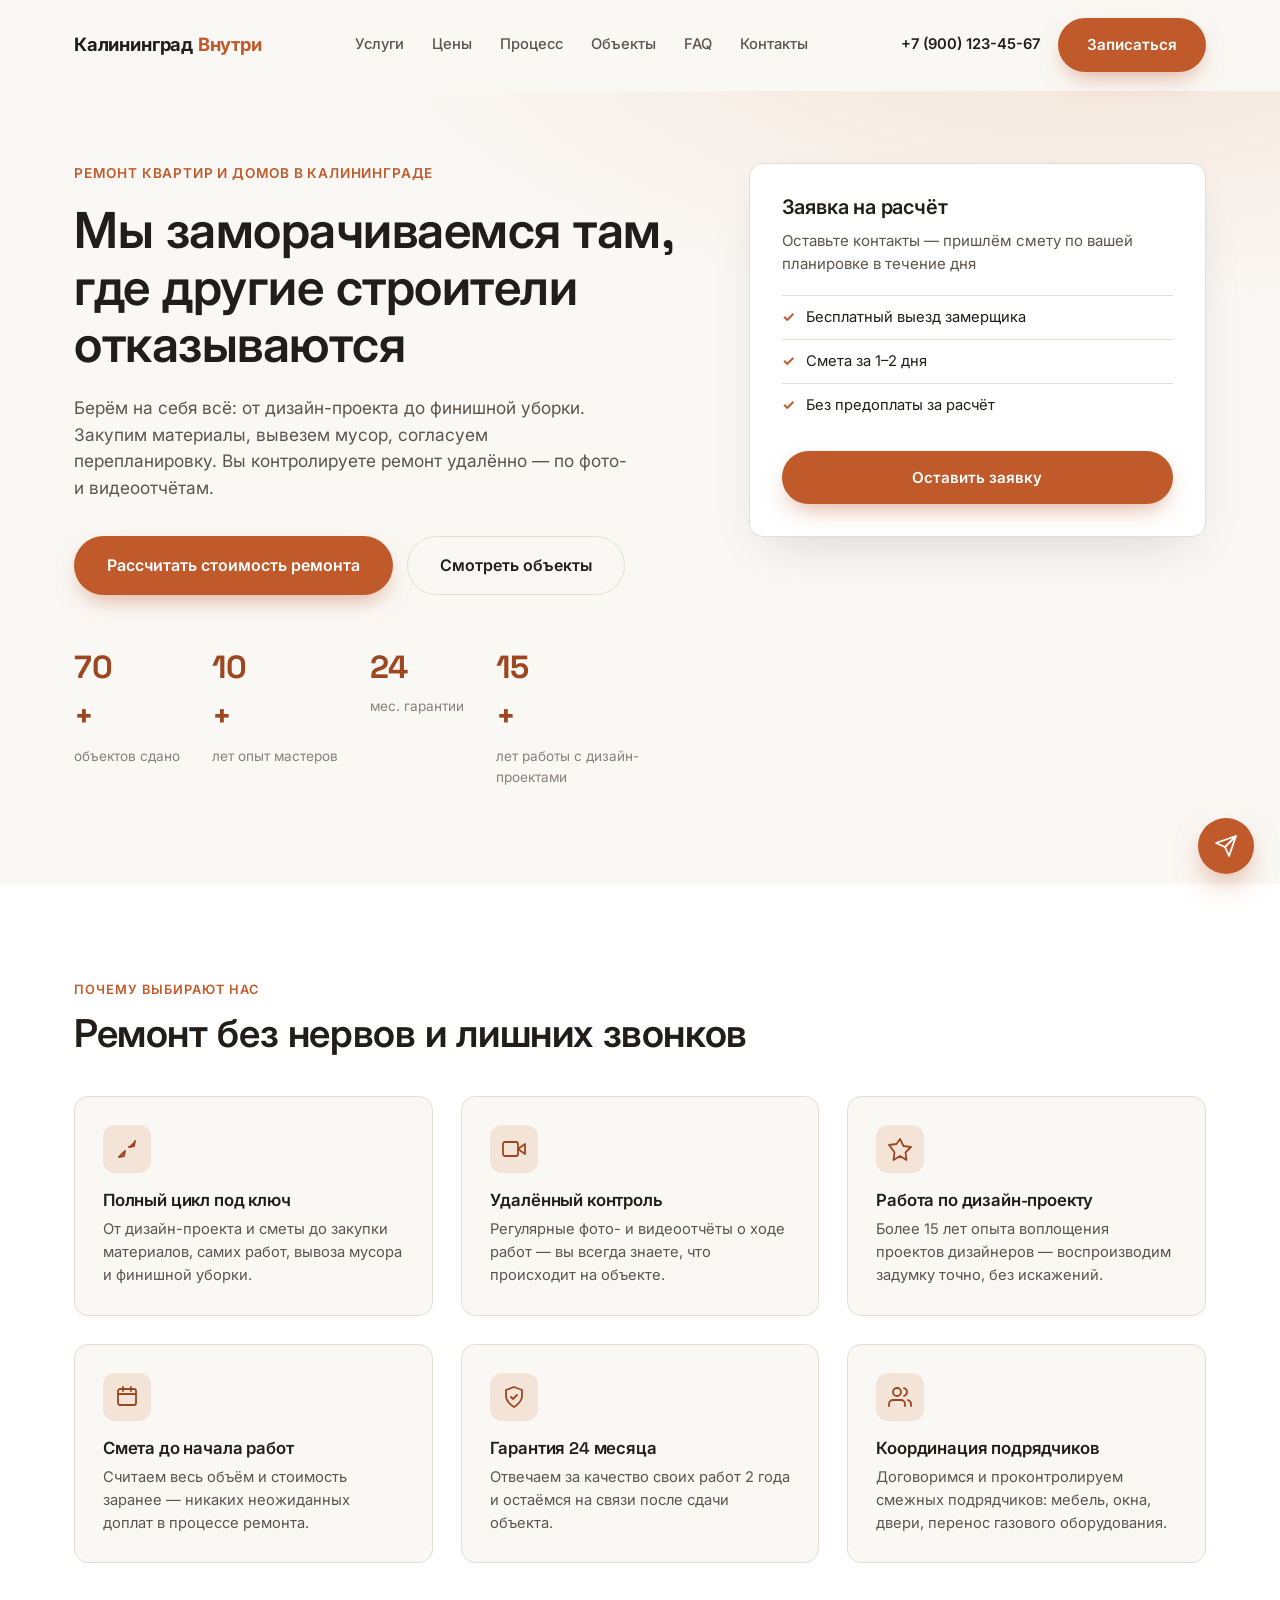
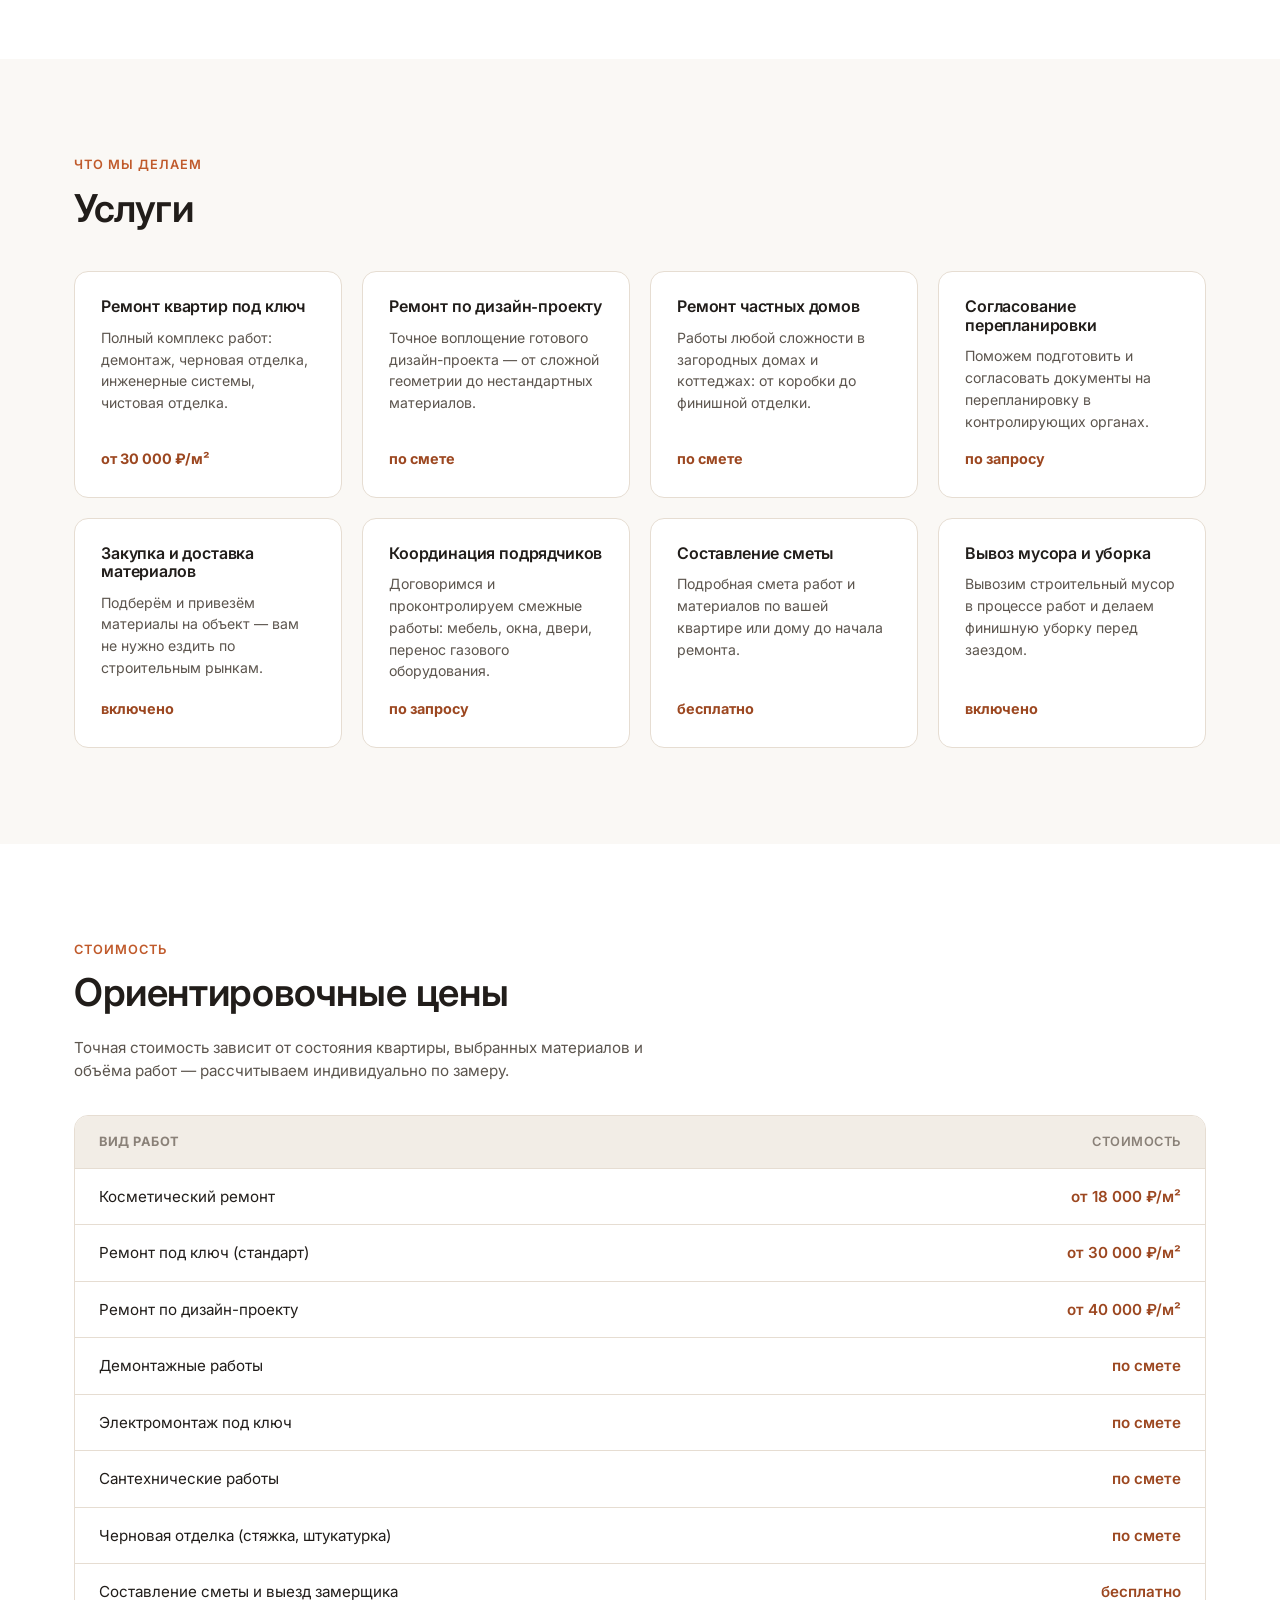
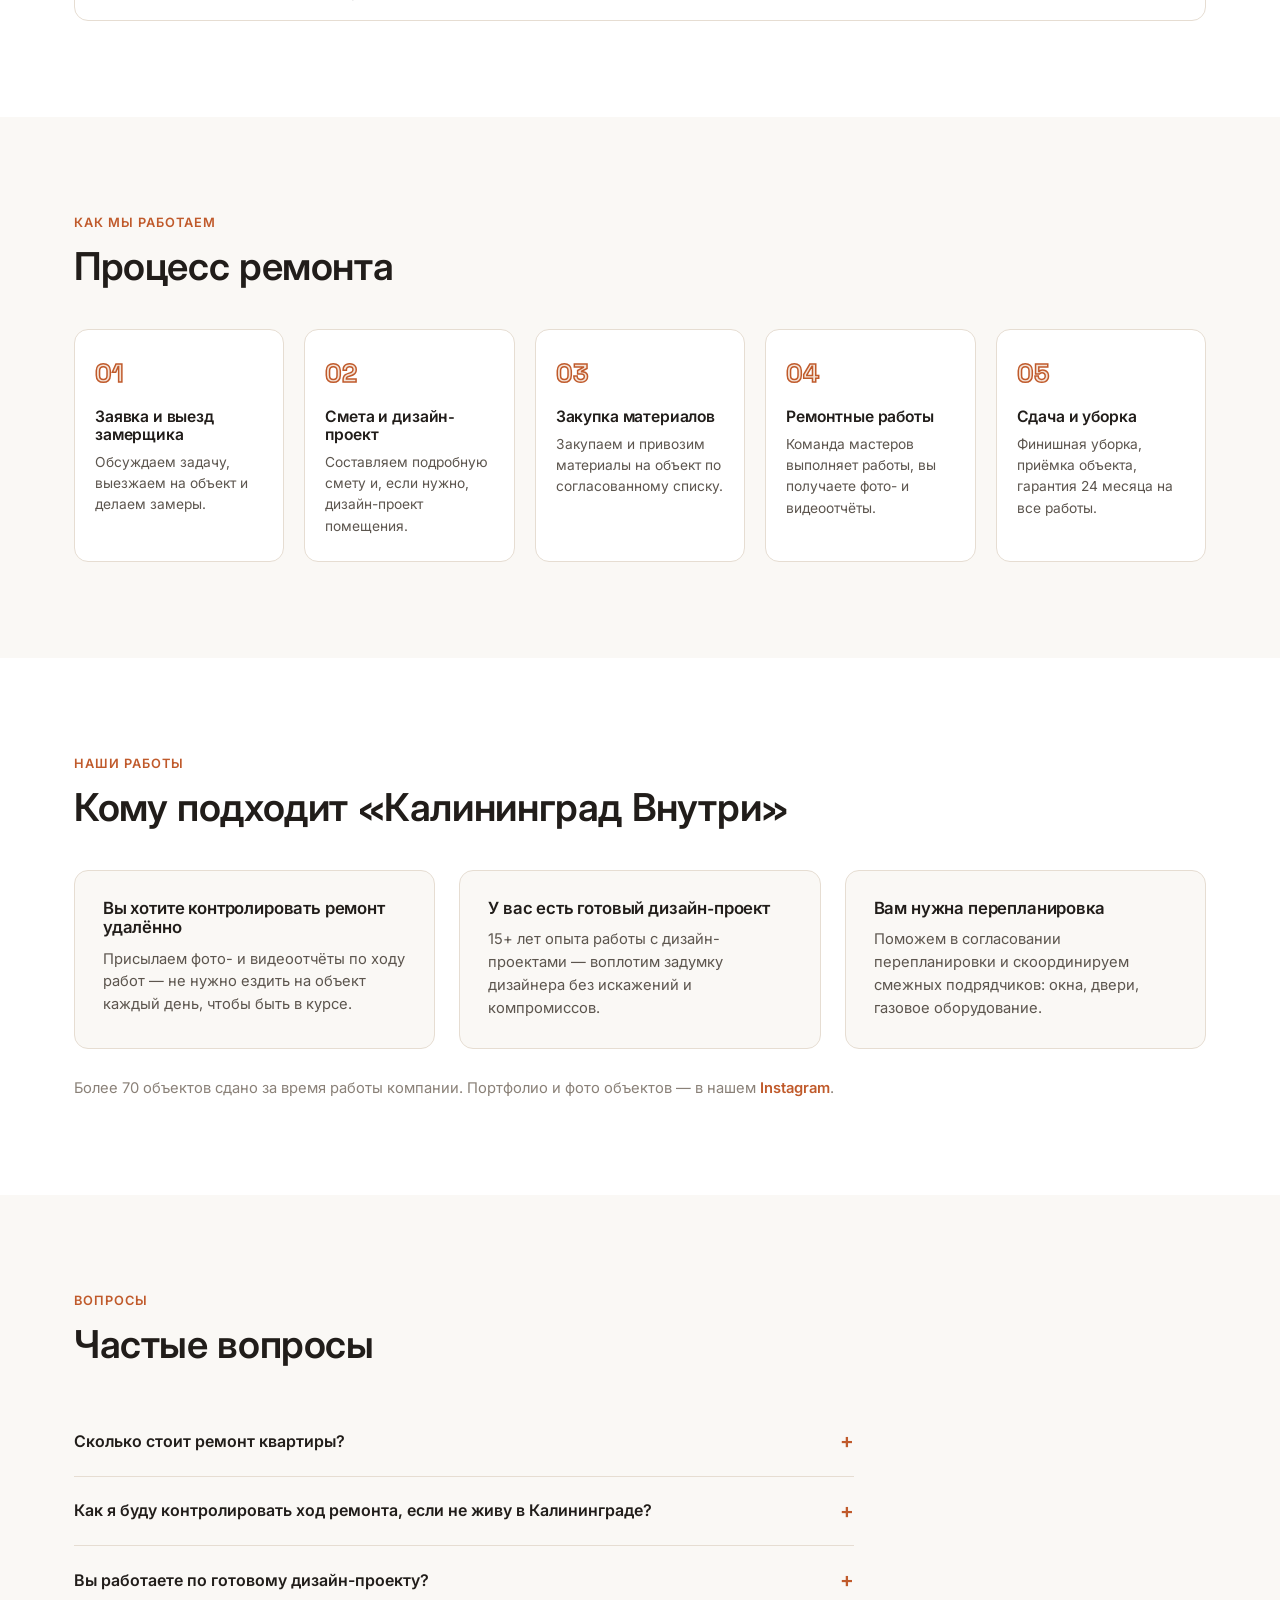
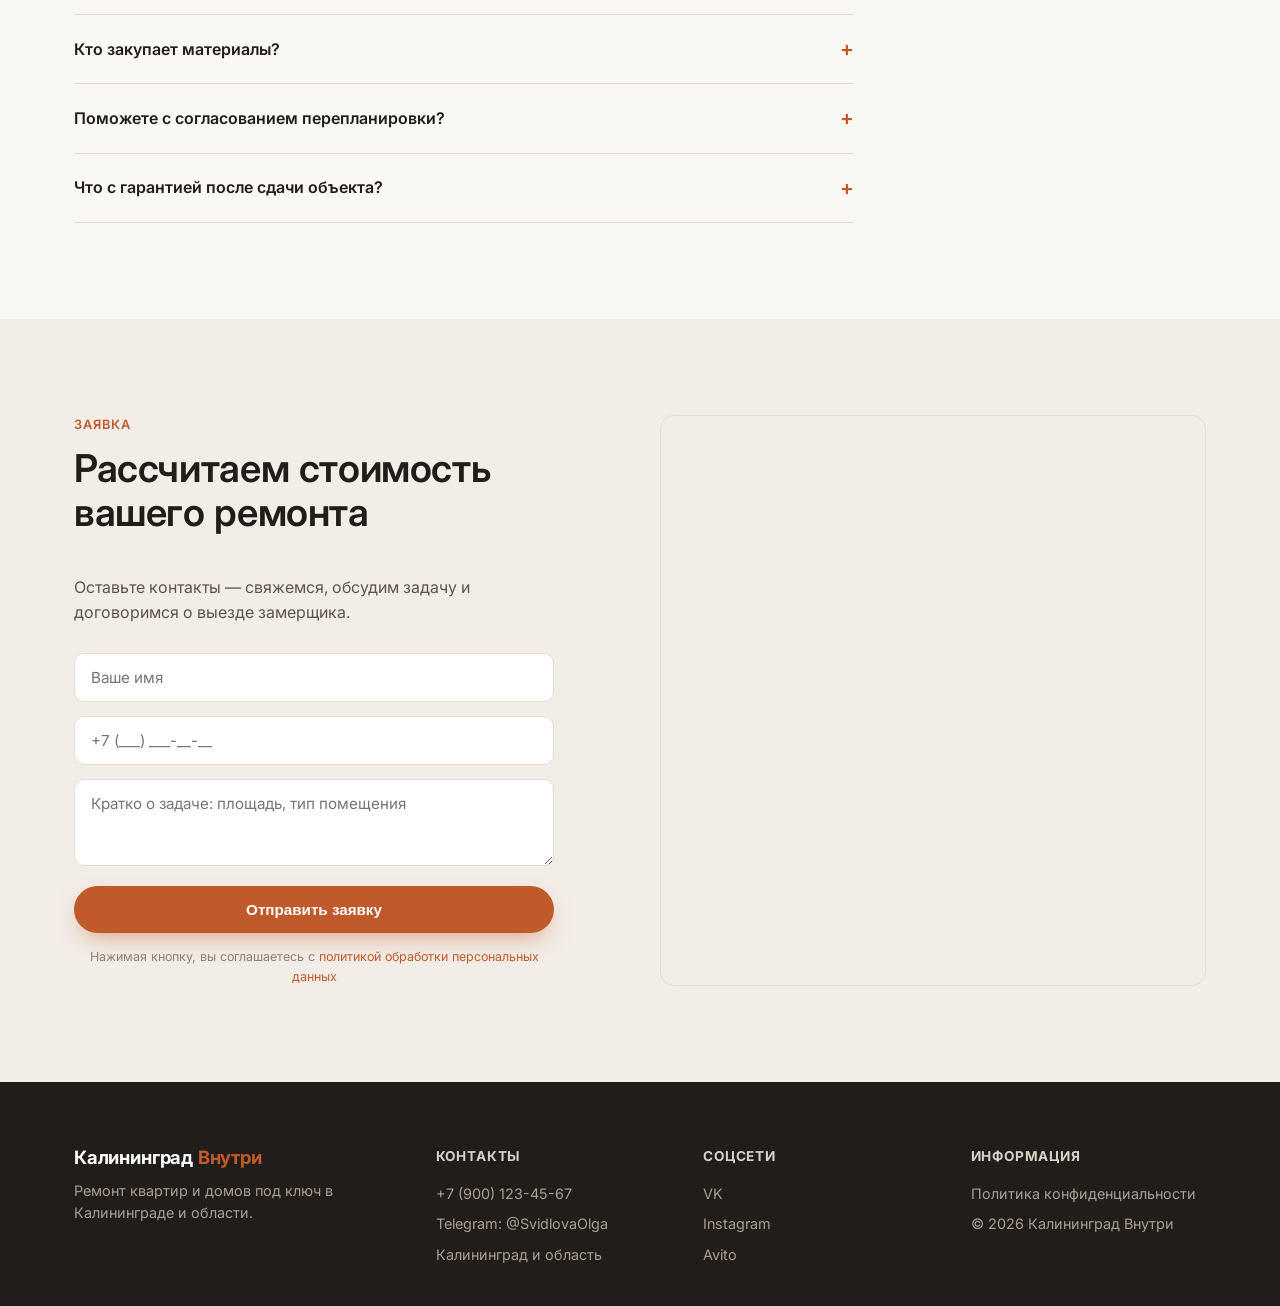
==== index.html @ 46a7e931 "init: landing for Калининград Внутри" ====
<!DOCTYPE html>
<html lang="ru">
<head>
<meta charset="UTF-8">
<meta name="viewport" content="width=device-width, initial-scale=1.0">
<title>Калининград Внутри — ремонт квартир под ключ в Калининграде</title>
<meta name="description" content="Ремонт квартир и домов любой сложности под ключ. От дизайн-проекта до финишной уборки. Гарантия 24 месяца, фото- и видеоотчёты, работа по всей Калининградской области.">
<link rel="preconnect" href="https://fonts.googleapis.com">
<link rel="preconnect" href="https://fonts.gstatic.com" crossorigin>
<link href="https://fonts.googleapis.com/css2?family=Inter:wght@400;500;600;700;800&family=Space+Grotesk:wght@500;600;700&display=swap" rel="stylesheet">
<link rel="stylesheet" href="styles.css">
</head>
<body>

<header class="header" id="header">
  <div class="container header__inner">
    <a href="#top" class="logo">Калининград <span>Внутри</span></a>
    <nav class="nav" id="nav">
      <a href="#services">Услуги</a>
      <a href="#price">Цены</a>
      <a href="#process">Процесс</a>
      <a href="#objects">Объекты</a>
      <a href="#faq">FAQ</a>
      <a href="#contacts">Контакты</a>
    </nav>
    <div class="header__actions">
      <a href="tel:+70000000000" class="header__phone">+7 (900) 123-45-67</a>
      <a href="#form" class="btn btn--primary header__cta">Записаться</a>
      <button class="burger" id="burger" aria-label="Меню"><span></span><span></span><span></span></button>
    </div>
  </div>
</header>

<main id="top">

  <!-- HERO -->
  <section class="hero">
    <div class="container hero__inner">
      <div class="hero__content">
        <p class="eyebrow">Ремонт квартир и домов в Калининграде</p>
        <h1>Мы заморачиваемся там, где другие строители отказываются</h1>
        <p class="hero__lead">Берём на себя всё: от дизайн-проекта до финишной уборки. Закупим материалы, вывезем мусор, согласуем перепланировку. Вы контролируете ремонт удалённо — по фото- и видеоотчётам.</p>
        <div class="hero__cta-row">
          <a href="#form" class="btn btn--primary btn--lg">Рассчитать стоимость ремонта</a>
          <a href="#objects" class="btn btn--ghost btn--lg">Смотреть объекты</a>
        </div>
        <div class="hero__stats">
          <div class="stat"><span class="stat__num" data-target="70">0</span><span class="stat__plus">+</span><p>объектов сдано</p></div>
          <div class="stat"><span class="stat__num" data-target="10">0</span><span class="stat__plus">+</span><p>лет опыт мастеров</p></div>
          <div class="stat"><span class="stat__num" data-target="24">0</span><p>мес. гарантии</p></div>
          <div class="stat"><span class="stat__num" data-target="15">0</span><span class="stat__plus">+</span><p>лет работы с дизайн-проектами</p></div>
        </div>
      </div>
      <div class="hero__card">
        <h3>Заявка на расчёт</h3>
        <p>Оставьте контакты — пришлём смету по вашей планировке в течение дня</p>
        <ul class="hero__card-list">
          <li>Бесплатный выезд замерщика</li>
          <li>Смета за 1–2 дня</li>
          <li>Без предоплаты за расчёт</li>
        </ul>
        <a href="#form" class="btn btn--primary btn--full">Оставить заявку</a>
      </div>
    </div>
  </section>

  <!-- ПРЕИМУЩЕСТВА -->
  <section class="section adv-section">
    <div class="container">
      <p class="section__eyebrow">Почему выбирают нас</p>
      <h2 class="section__title">Ремонт без нервов и лишних звонков</h2>
      <div class="adv-grid">
        <div class="adv">
          <div class="adv__icon"><svg viewBox="0 0 24 24" fill="none"><path d="M15 10l4.5-4.5M20 4l-1 5-5 1M4 20l5-1 1-5M9 15l-5 5" stroke="currentColor" stroke-width="1.8" stroke-linecap="round" stroke-linejoin="round"/></svg></div>
          <h3>Полный цикл под ключ</h3>
          <p>От дизайн-проекта и сметы до закупки материалов, самих работ, вывоза мусора и финишной уборки.</p>
        </div>
        <div class="adv">
          <div class="adv__icon"><svg viewBox="0 0 24 24" fill="none"><path d="M23 7l-7 5 7 5V7z" stroke="currentColor" stroke-width="1.8" stroke-linejoin="round"/><rect x="1" y="5" width="15" height="14" rx="2" stroke="currentColor" stroke-width="1.8"/></svg></div>
          <h3>Удалённый контроль</h3>
          <p>Регулярные фото- и видеоотчёты о ходе работ — вы всегда знаете, что происходит на объекте.</p>
        </div>
        <div class="adv">
          <div class="adv__icon"><svg viewBox="0 0 24 24" fill="none"><path d="M12 2l3.5 7 7.5 1-5.5 5.3L18.5 23 12 19l-6.5 4 1-7.7L1 8l7.5-1L12 2z" stroke="currentColor" stroke-width="1.8" stroke-linejoin="round"/></svg></div>
          <h3>Работа по дизайн-проекту</h3>
          <p>Более 15 лет опыта воплощения проектов дизайнеров — воспроизводим задумку точно, без искажений.</p>
        </div>
        <div class="adv">
          <div class="adv__icon"><svg viewBox="0 0 24 24" fill="none"><rect x="3" y="4" width="18" height="16" rx="2" stroke="currentColor" stroke-width="1.8"/><path d="M3 9h18M8 2v4M16 2v4" stroke="currentColor" stroke-width="1.8" stroke-linecap="round"/></svg></div>
          <h3>Смета до начала работ</h3>
          <p>Считаем весь объём и стоимость заранее — никаких неожиданных доплат в процессе ремонта.</p>
        </div>
        <div class="adv">
          <div class="adv__icon"><svg viewBox="0 0 24 24" fill="none"><path d="M12 22s8-4.5 8-11V5l-8-3-8 3v6c0 6.5 8 11 8 11z" stroke="currentColor" stroke-width="1.8" stroke-linejoin="round"/><path d="M9 12l2 2 4-4" stroke="currentColor" stroke-width="1.8" stroke-linecap="round" stroke-linejoin="round"/></svg></div>
          <h3>Гарантия 24 месяца</h3>
          <p>Отвечаем за качество своих работ 2 года и остаёмся на связи после сдачи объекта.</p>
        </div>
        <div class="adv">
          <div class="adv__icon"><svg viewBox="0 0 24 24" fill="none"><path d="M17 21v-2a4 4 0 0 0-4-4H5a4 4 0 0 0-4 4v2" stroke="currentColor" stroke-width="1.8" stroke-linecap="round"/><circle cx="9" cy="7" r="4" stroke="currentColor" stroke-width="1.8"/><path d="M23 21v-2a4 4 0 0 0-3-3.87M16 3.13a4 4 0 0 1 0 7.75" stroke="currentColor" stroke-width="1.8" stroke-linecap="round"/></svg></div>
          <h3>Координация подрядчиков</h3>
          <p>Договоримся и проконтролируем смежных подрядчиков: мебель, окна, двери, перенос газового оборудования.</p>
        </div>
      </div>
    </div>
  </section>

  <!-- УСЛУГИ -->
  <section class="section services" id="services">
    <div class="container">
      <p class="section__eyebrow">Что мы делаем</p>
      <h2 class="section__title">Услуги</h2>
      <div class="services-grid">
        <div class="service">
          <h3>Ремонт квартир под ключ</h3>
          <p>Полный комплекс работ: демонтаж, черновая отделка, инженерные системы, чистовая отделка.</p>
          <span class="service__price">от 30 000 ₽/м²</span>
        </div>
        <div class="service">
          <h3>Ремонт по дизайн-проекту</h3>
          <p>Точное воплощение готового дизайн-проекта — от сложной геометрии до нестандартных материалов.</p>
          <span class="service__price">по смете</span>
        </div>
        <div class="service">
          <h3>Ремонт частных домов</h3>
          <p>Работы любой сложности в загородных домах и коттеджах: от коробки до финишной отделки.</p>
          <span class="service__price">по смете</span>
        </div>
        <div class="service">
          <h3>Согласование перепланировки</h3>
          <p>Поможем подготовить и согласовать документы на перепланировку в контролирующих органах.</p>
          <span class="service__price">по запросу</span>
        </div>
        <div class="service">
          <h3>Закупка и доставка материалов</h3>
          <p>Подберём и привезём материалы на объект — вам не нужно ездить по строительным рынкам.</p>
          <span class="service__price">включено</span>
        </div>
        <div class="service">
          <h3>Координация подрядчиков</h3>
          <p>Договоримся и проконтролируем смежные работы: мебель, окна, двери, перенос газового оборудования.</p>
          <span class="service__price">по запросу</span>
        </div>
        <div class="service">
          <h3>Составление сметы</h3>
          <p>Подробная смета работ и материалов по вашей квартире или дому до начала ремонта.</p>
          <span class="service__price">бесплатно</span>
        </div>
        <div class="service">
          <h3>Вывоз мусора и уборка</h3>
          <p>Вывозим строительный мусор в процессе работ и делаем финишную уборку перед заездом.</p>
          <span class="service__price">включено</span>
        </div>
      </div>
    </div>
  </section>

  <!-- ПРАЙС -->
  <section class="section price" id="price">
    <div class="container">
      <p class="section__eyebrow">Стоимость</p>
      <h2 class="section__title">Ориентировочные цены</h2>
      <p class="price__note">Точная стоимость зависит от состояния квартиры, выбранных материалов и объёма работ — рассчитываем индивидуально по замеру.</p>
      <div class="price-table">
        <div class="price-row price-row--head">
          <span>Вид работ</span>
          <span>Стоимость</span>
        </div>
        <div class="price-row"><span>Косметический ремонт</span><span>от 18 000 ₽/м²</span></div>
        <div class="price-row"><span>Ремонт под ключ (стандарт)</span><span>от 30 000 ₽/м²</span></div>
        <div class="price-row"><span>Ремонт по дизайн-проекту</span><span>от 40 000 ₽/м²</span></div>
        <div class="price-row"><span>Демонтажные работы</span><span>по смете</span></div>
        <div class="price-row"><span>Электромонтаж под ключ</span><span>по смете</span></div>
        <div class="price-row"><span>Сантехнические работы</span><span>по смете</span></div>
        <div class="price-row"><span>Черновая отделка (стяжка, штукатурка)</span><span>по смете</span></div>
        <div class="price-row"><span>Составление сметы и выезд замерщика</span><span>бесплатно</span></div>
      </div>
    </div>
  </section>

  <!-- ПРОЦЕСС -->
  <section class="section process" id="process">
    <div class="container">
      <p class="section__eyebrow">Как мы работаем</p>
      <h2 class="section__title">Процесс ремонта</h2>
      <div class="steps">
        <div class="step">
          <span class="step__num">01</span>
          <h3>Заявка и выезд замерщика</h3>
          <p>Обсуждаем задачу, выезжаем на объект и делаем замеры.</p>
        </div>
        <div class="step">
          <span class="step__num">02</span>
          <h3>Смета и дизайн-проект</h3>
          <p>Составляем подробную смету и, если нужно, дизайн-проект помещения.</p>
        </div>
        <div class="step">
          <span class="step__num">03</span>
          <h3>Закупка материалов</h3>
          <p>Закупаем и привозим материалы на объект по согласованному списку.</p>
        </div>
        <div class="step">
          <span class="step__num">04</span>
          <h3>Ремонтные работы</h3>
          <p>Команда мастеров выполняет работы, вы получаете фото- и видеоотчёты.</p>
        </div>
        <div class="step">
          <span class="step__num">05</span>
          <h3>Сдача и уборка</h3>
          <p>Финишная уборка, приёмка объекта, гарантия 24 месяца на все работы.</p>
        </div>
      </div>
    </div>
  </section>

  <!-- ОБЪЕКТЫ -->
  <section class="section objects" id="objects">
    <div class="container">
      <p class="section__eyebrow">Наши работы</p>
      <h2 class="section__title">Кому подходит «Калининград Внутри»</h2>
      <div class="objects-grid">
        <div class="object">
          <h3>Вы хотите контролировать ремонт удалённо</h3>
          <p>Присылаем фото- и видеоотчёты по ходу работ — не нужно ездить на объект каждый день, чтобы быть в курсе.</p>
        </div>
        <div class="object">
          <h3>У вас есть готовый дизайн-проект</h3>
          <p>15+ лет опыта работы с дизайн-проектами — воплотим задумку дизайнера без искажений и компромиссов.</p>
        </div>
        <div class="object">
          <h3>Вам нужна перепланировка</h3>
          <p>Поможем в согласовании перепланировки и скоординируем смежных подрядчиков: окна, двери, газовое оборудование.</p>
        </div>
      </div>
      <p class="objects__footnote">Более 70 объектов сдано за время работы компании. Портфолио и фото объектов — в нашем <a href="https://www.instagram.com/kld.vnutri" target="_blank" rel="noopener">Instagram</a>.</p>
    </div>
  </section>

  <!-- FAQ -->
  <section class="section faq" id="faq">
    <div class="container">
      <p class="section__eyebrow">Вопросы</p>
      <h2 class="section__title">Частые вопросы</h2>
      <div class="faq__list">
        <details class="faq__item">
          <summary>Сколько стоит ремонт квартиры?</summary>
          <p>Средняя стоимость ремонта под ключ — от 30 000 ₽ за м², но итоговая цена зависит от состояния квартиры, выбранных материалов и сложности проекта. Точную смету составим после выезда замерщика — бесплатно.</p>
        </details>
        <details class="faq__item">
          <summary>Как я буду контролировать ход ремонта, если не живу в Калининграде?</summary>
          <p>Присылаем регулярные фото- и видеоотчёты о ходе работ, так что вы можете контролировать ремонт удалённо, не приезжая на объект.</p>
        </details>
        <details class="faq__item">
          <summary>Вы работаете по готовому дизайн-проекту?</summary>
          <p>Да, у нас более 15 лет опыта работы с дизайн-проектами. Точно воплощаем задумку дизайнера — от материалов до сложной геометрии.</p>
        </details>
        <details class="faq__item">
          <summary>Кто закупает материалы?</summary>
          <p>Мы сами закупаем и привозим материалы на объект по согласованному с вами списку — не нужно самостоятельно ездить по строительным рынкам.</p>
        </details>
        <details class="faq__item">
          <summary>Поможете с согласованием перепланировки?</summary>
          <p>Да, помогаем в подготовке и согласовании документов на перепланировку в контролирующих органах.</p>
        </details>
        <details class="faq__item">
          <summary>Что с гарантией после сдачи объекта?</summary>
          <p>Даём гарантию 24 месяца на все выполненные работы и остаёмся на связи после сдачи — поможем решить любые вопросы, которые возникнут.</p>
        </details>
      </div>
    </div>
  </section>

  <!-- ФОРМА + КАРТА -->
  <section class="section form-section" id="form">
    <div class="container form-section__inner">
      <div class="form-block">
        <p class="section__eyebrow">Заявка</p>
        <h2 class="section__title">Рассчитаем стоимость вашего ремонта</h2>
        <p class="form-block__lead">Оставьте контакты — свяжемся, обсудим задачу и договоримся о выезде замерщика.</p>
        <form id="leadForm" class="form">
          <input type="text" name="_gotcha" style="display:none" tabindex="-1" autocomplete="off">
          <div class="form__row">
            <input type="text" name="name" placeholder="Ваше имя" required>
          </div>
          <div class="form__row">
            <input type="tel" name="phone" placeholder="+7 (___) ___-__-__" required>
          </div>
          <div class="form__row">
            <textarea name="comment" placeholder="Кратко о задаче: площадь, тип помещения" rows="3"></textarea>
          </div>
          <button type="submit" class="btn btn--primary btn--full">Отправить заявку</button>
          <p class="form__disclaimer">Нажимая кнопку, вы соглашаетесь с <a href="privacy.html">политикой обработки персональных данных</a></p>
        </form>
      </div>
      <div class="map-block">
        <iframe src="https://yandex.ru/map-widget/v1/?ll=20.510000%2C54.710000&z=11" width="100%" height="100%" frameborder="0" loading="lazy" title="Карта Калининград"></iframe>
      </div>
    </div>
  </section>

</main>

<!-- КОНТАКТЫ + FOOTER -->
<footer class="footer" id="contacts">
  <div class="container footer__inner">
    <div class="footer__col">
      <a href="#top" class="logo logo--footer">Калининград <span>Внутри</span></a>
      <p>Ремонт квартир и домов под ключ в Калининграде и области.</p>
    </div>
    <div class="footer__col">
      <h4>Контакты</h4>
      <p><a href="tel:+70000000000">+7 (900) 123-45-67</a></p>
      <p><a href="https://t.me/SvidlovaOlga" target="_blank" rel="noopener">Telegram: @SvidlovaOlga</a></p>
      <p>Калининград и область</p>
    </div>
    <div class="footer__col">
      <h4>Соцсети</h4>
      <p><a href="https://vk.ru/club236928633" target="_blank" rel="noopener">VK</a></p>
      <p><a href="https://www.instagram.com/kld.vnutri" target="_blank" rel="noopener">Instagram</a></p>
      <p><a href="https://www.avito.ru/brands/48d599f1e9c86aff8d2244ea72f0c555" target="_blank" rel="noopener">Avito</a></p>
    </div>
    <div class="footer__col">
      <h4>Информация</h4>
      <p><a href="privacy.html">Политика конфиденциальности</a></p>
      <p>© <span id="year"></span> Калининград Внутри</p>
    </div>
  </div>
</footer>

<a href="https://t.me/SvidlovaOlga" target="_blank" rel="noopener" class="fab" aria-label="Написать в Telegram">
  <svg viewBox="0 0 24 24" fill="none"><path d="M22 2L11 13M22 2l-7 20-4-9-9-4 20-7z" stroke="currentColor" stroke-width="1.8" stroke-linecap="round" stroke-linejoin="round"/></svg>
</a>

<script src="script.js"></script>
</body>
</html>
---- styles.css ----
:root {
  --bg: #faf8f5;
  --bg-alt: #f2ede6;
  --surface: #ffffff;
  --ink: #211d1a;
  --ink-soft: #5c554e;
  --ink-faint: #8a8178;
  --accent: #c05a2b;
  --accent-dark: #9c4720;
  --accent-soft: #f4e3d7;
  --border: #e6ddd2;
  --radius: 14px;
  --shadow: 0 20px 50px -20px rgba(33, 29, 26, 0.18);
  font-size: 16px;
}

* { box-sizing: border-box; margin: 0; padding: 0; }

html { scroll-behavior: smooth; }

body {
  font-family: 'Inter', -apple-system, sans-serif;
  color: var(--ink);
  background: var(--bg);
  line-height: 1.55;
  -webkit-font-smoothing: antialiased;
}

h1, h2, h3, .logo {
  font-family: 'Space Grotesk', 'Inter', sans-serif;
  font-weight: 600;
  line-height: 1.15;
  letter-spacing: -0.01em;
}

img { max-width: 100%; display: block; }
a { color: inherit; text-decoration: none; }

.container {
  max-width: 1180px;
  margin: 0 auto;
  padding: 0 24px;
}

.section { padding: 96px 0; }
.section__eyebrow {
  font-size: 0.8rem;
  font-weight: 600;
  letter-spacing: 0.08em;
  text-transform: uppercase;
  color: var(--accent);
  margin-bottom: 12px;
}
.section__title {
  font-size: clamp(1.8rem, 3vw, 2.4rem);
  margin-bottom: 40px;
  max-width: 720px;
}

.btn {
  display: inline-flex;
  align-items: center;
  justify-content: center;
  gap: 8px;
  padding: 14px 28px;
  border-radius: 100px;
  font-weight: 600;
  font-size: 0.95rem;
  border: 1.5px solid transparent;
  cursor: pointer;
  transition: transform 0.15s ease, box-shadow 0.15s ease, background 0.15s ease;
  white-space: nowrap;
}
.btn--primary {
  background: var(--accent);
  color: #fff;
  box-shadow: 0 10px 24px -8px rgba(192, 90, 43, 0.55);
}
.btn--primary:hover { background: var(--accent-dark); transform: translateY(-1px); }
.btn--ghost {
  background: transparent;
  border-color: var(--border);
  color: var(--ink);
}
.btn--ghost:hover { border-color: var(--accent); color: var(--accent); }
.btn--lg { padding: 16px 32px; font-size: 1rem; }
.btn--full { width: 100%; }

/* HEADER */
.header {
  position: sticky;
  top: 0;
  z-index: 100;
  background: rgba(250, 248, 245, 0.9);
  backdrop-filter: blur(10px);
  border-bottom: 1px solid transparent;
  transition: border-color 0.2s ease, box-shadow 0.2s ease;
}
.header.scrolled { border-color: var(--border); box-shadow: 0 4px 16px -8px rgba(0,0,0,0.08); }
.header__inner {
  display: flex;
  align-items: center;
  justify-content: space-between;
  gap: 24px;
  min-width: 0;
  padding: 18px 24px;
}
.logo {
  font-size: 1.15rem;
  font-weight: 700;
  color: var(--ink);
  flex-shrink: 0;
}
.logo span { color: var(--accent); }
.nav {
  display: flex;
  gap: 28px;
  min-width: 0;
}
.nav a {
  font-size: 0.92rem;
  font-weight: 500;
  color: var(--ink-soft);
  white-space: nowrap;
  transition: color 0.15s ease;
}
.nav a:hover { color: var(--accent); }
.header__actions {
  display: flex;
  align-items: center;
  gap: 18px;
  flex-shrink: 0;
}
.header__phone {
  font-weight: 600;
  font-size: 0.92rem;
  white-space: nowrap;
}
.header__phone:hover { color: var(--accent); }
.burger {
  display: none;
  flex-direction: column;
  gap: 5px;
  background: none;
  border: none;
  cursor: pointer;
  padding: 6px;
}
.burger span { width: 22px; height: 2px; background: var(--ink); border-radius: 2px; transition: 0.2s; }
.burger.is-open span:nth-child(1) { transform: translateY(7px) rotate(45deg); }
.burger.is-open span:nth-child(2) { opacity: 0; }
.burger.is-open span:nth-child(3) { transform: translateY(-7px) rotate(-45deg); }

/* HERO */
.hero {
  padding: 72px 0 96px;
  background:
    radial-gradient(1200px 500px at 85% -10%, var(--accent-soft), transparent 60%),
    var(--bg);
}
.hero__inner {
  display: grid;
  grid-template-columns: 1.15fr 0.85fr;
  gap: 56px;
  align-items: start;
}
.eyebrow {
  font-size: 0.85rem;
  font-weight: 600;
  letter-spacing: 0.06em;
  text-transform: uppercase;
  color: var(--accent);
  margin-bottom: 18px;
}
.hero h1 {
  font-size: clamp(2.1rem, 4vw, 3.1rem);
  margin-bottom: 22px;
}
.hero__lead {
  font-size: 1.08rem;
  color: var(--ink-soft);
  max-width: 560px;
  margin-bottom: 34px;
}
.hero__cta-row { display: flex; gap: 14px; flex-wrap: wrap; margin-bottom: 48px; }
.hero__stats {
  display: grid;
  grid-template-columns: repeat(4, auto);
  gap: 32px;
}
.stat { display: flex; flex-direction: column; }
.stat__num, .stat__plus {
  font-family: 'Space Grotesk', sans-serif;
  font-size: 2rem;
  font-weight: 700;
  color: var(--accent-dark);
  display: inline;
}
.stat p { font-size: 0.85rem; color: var(--ink-faint); margin-top: 4px; }

.hero__card {
  background: var(--surface);
  border: 1px solid var(--border);
  border-radius: var(--radius);
  padding: 32px;
  box-shadow: var(--shadow);
}
.hero__card h3 { font-size: 1.25rem; margin-bottom: 10px; }
.hero__card p { color: var(--ink-soft); font-size: 0.94rem; margin-bottom: 20px; }
.hero__card-list { list-style: none; margin-bottom: 24px; }
.hero__card-list li {
  font-size: 0.92rem;
  padding: 10px 0;
  border-top: 1px solid var(--border);
  position: relative;
  padding-left: 24px;
}
.hero__card-list li::before {
  content: "✓";
  position: absolute;
  left: 0;
  color: var(--accent);
  font-weight: 700;
}

/* ADVANTAGES */
.adv-section { background: var(--surface); }
.adv-grid {
  display: grid;
  grid-template-columns: repeat(3, 1fr);
  gap: 28px;
}
.adv {
  padding: 28px;
  border: 1px solid var(--border);
  border-radius: var(--radius);
  background: var(--bg);
  transition: transform 0.2s ease, box-shadow 0.2s ease;
}
.adv:hover { transform: translateY(-3px); box-shadow: var(--shadow); }
.adv__icon {
  width: 48px; height: 48px;
  border-radius: 12px;
  background: var(--accent-soft);
  color: var(--accent-dark);
  display: flex; align-items: center; justify-content: center;
  margin-bottom: 18px;
}
.adv__icon svg { width: 24px; height: 24px; }
.adv h3 { font-size: 1.05rem; margin-bottom: 8px; }
.adv p { font-size: 0.92rem; color: var(--ink-soft); }

/* SERVICES */
.services-grid {
  display: grid;
  grid-template-columns: repeat(4, 1fr);
  gap: 20px;
}
.service {
  padding: 26px;
  border: 1px solid var(--border);
  border-radius: var(--radius);
  background: var(--surface);
  display: flex;
  flex-direction: column;
  gap: 10px;
}
.service h3 { font-size: 1rem; }
.service p { font-size: 0.88rem; color: var(--ink-soft); flex: 1; }
.service__price {
  font-weight: 700;
  color: var(--accent-dark);
  font-size: 0.9rem;
  margin-top: 6px;
}

/* PRICE */
.price { background: var(--surface); }
.price__note { color: var(--ink-soft); max-width: 620px; margin-top: -20px; margin-bottom: 32px; font-size: 0.95rem; }
.price-table {
  border: 1px solid var(--border);
  border-radius: var(--radius);
  overflow: hidden;
}
.price-row {
  display: flex;
  justify-content: space-between;
  padding: 16px 24px;
  border-bottom: 1px solid var(--border);
  font-size: 0.95rem;
}
.price-row:last-child { border-bottom: none; }
.price-row--head {
  background: var(--bg-alt);
  font-weight: 700;
  color: var(--ink-faint);
  font-size: 0.8rem;
  text-transform: uppercase;
  letter-spacing: 0.04em;
}
.price-row span:last-child { font-weight: 600; color: var(--accent-dark); }
.price-row--head span:last-child { color: var(--ink-faint); }

/* PROCESS */
.steps {
  display: grid;
  grid-template-columns: repeat(5, 1fr);
  gap: 20px;
}
.step {
  padding: 24px 20px;
  border-radius: var(--radius);
  background: var(--surface);
  border: 1px solid var(--border);
}
.step__num {
  display: block;
  font-family: 'Space Grotesk', sans-serif;
  font-size: 1.6rem;
  font-weight: 700;
  color: var(--accent-soft);
  -webkit-text-stroke: 1.5px var(--accent);
  margin-bottom: 14px;
}
.step h3 { font-size: 0.98rem; margin-bottom: 8px; }
.step p { font-size: 0.86rem; color: var(--ink-soft); }

/* OBJECTS */
.objects { background: var(--surface); }
.objects-grid {
  display: grid;
  grid-template-columns: repeat(3, 1fr);
  gap: 24px;
}
.object {
  padding: 28px;
  border-radius: var(--radius);
  background: var(--bg);
  border: 1px solid var(--border);
}
.object h3 { font-size: 1.05rem; margin-bottom: 10px; }
.object p { font-size: 0.92rem; color: var(--ink-soft); }
.objects__footnote { margin-top: 28px; color: var(--ink-faint); font-size: 0.92rem; }
.objects__footnote a { color: var(--accent); font-weight: 600; }

/* FAQ */
.faq__list { max-width: 780px; }
.faq__item {
  border-bottom: 1px solid var(--border);
  padding: 18px 0;
}
.faq__item summary {
  cursor: pointer;
  font-weight: 600;
  font-size: 1rem;
  list-style: none;
  display: flex;
  justify-content: space-between;
  align-items: center;
}
.faq__item summary::-webkit-details-marker { display: none; }
.faq__item summary::after {
  content: "+";
  font-size: 1.3rem;
  color: var(--accent);
  transition: transform 0.2s ease;
}
.faq__item[open] summary::after { transform: rotate(45deg); }
.faq__item p { color: var(--ink-soft); margin-top: 12px; font-size: 0.94rem; }

/* FORM */
.form-section { background: var(--bg-alt); }
.form-section__inner {
  display: grid;
  grid-template-columns: 1fr 1fr;
  gap: 40px;
  align-items: stretch;
}
.form-block__lead { color: var(--ink-soft); margin-bottom: 28px; max-width: 480px; }
.form { display: flex; flex-direction: column; gap: 14px; max-width: 480px; }
.form__row input, .form__row textarea {
  width: 100%;
  padding: 14px 16px;
  border: 1.5px solid var(--border);
  border-radius: 10px;
  font-family: inherit;
  font-size: 0.95rem;
  background: var(--surface);
  color: var(--ink);
  resize: vertical;
}
.form__row input:focus, .form__row textarea:focus {
  outline: none;
  border-color: var(--accent);
}
.form__disclaimer { font-size: 0.78rem; color: var(--ink-faint); text-align: center; }
.form__disclaimer a { color: var(--accent); }
.map-block {
  border-radius: var(--radius);
  overflow: hidden;
  border: 1px solid var(--border);
  min-height: 380px;
}

/* FOOTER */
.footer {
  background: #211d1a;
  color: #d8d1c8;
  padding: 64px 0 32px;
}
.footer__inner {
  display: grid;
  grid-template-columns: 1.4fr 1fr 1fr 1fr;
  gap: 32px;
}
.logo--footer { color: #fff; margin-bottom: 12px; display: inline-block; }
.footer__col p { font-size: 0.9rem; margin-bottom: 8px; color: #a89f95; }
.footer__col a:hover { color: var(--accent); }
.footer__col h4 { font-size: 0.85rem; text-transform: uppercase; letter-spacing: 0.06em; color: #d8d1c8; margin-bottom: 16px; }

/* FAB */
.fab {
  position: fixed;
  bottom: 26px;
  right: 26px;
  width: 56px;
  height: 56px;
  border-radius: 50%;
  background: var(--accent);
  color: #fff;
  display: flex;
  align-items: center;
  justify-content: center;
  box-shadow: 0 12px 30px -8px rgba(192, 90, 43, 0.6);
  z-index: 90;
  transition: transform 0.2s ease;
}
.fab:hover { transform: scale(1.08); }
.fab svg { width: 24px; height: 24px; }

/* REVEAL */
.reveal { opacity: 0; transform: translateY(18px); transition: opacity 0.6s ease, transform 0.6s ease; }
.reveal.is-visible { opacity: 1; transform: translateY(0); }

/* BREAKPOINTS */
@media (max-width: 1180px) {
  .nav { gap: 18px; }
  .nav a { font-size: 0.86rem; }
}

@media (max-width: 1100px) {
  .nav { display: none; }
  .nav.is-open {
    display: flex;
    flex-direction: column;
    position: absolute;
    top: 100%;
    left: 0;
    right: 0;
    background: var(--surface);
    padding: 20px 24px;
    border-bottom: 1px solid var(--border);
    gap: 16px;
  }
  .burger { display: flex; }
}

@media (max-width: 900px) {
  .hero__inner { grid-template-columns: 1fr; }
  .hero__stats { grid-template-columns: repeat(2, auto); }
  .adv-grid { grid-template-columns: repeat(2, 1fr); }
  .services-grid { grid-template-columns: repeat(2, 1fr); }
  .steps { grid-template-columns: repeat(2, 1fr); }
  .objects-grid { grid-template-columns: 1fr; }
  .form-section__inner { grid-template-columns: 1fr; }
  .map-block { min-height: 300px; }
  .footer__inner { grid-template-columns: repeat(2, 1fr); }
}

@media (max-width: 560px) {
  .header__cta { display: none; }
  .section { padding: 64px 0; }
  .adv-grid, .services-grid, .steps { grid-template-columns: 1fr; }
  .price-row { padding: 14px 16px; font-size: 0.88rem; }
  .footer__inner { grid-template-columns: 1fr; }
}

@media (max-width: 380px) {
  .logo span { display: none; }
}
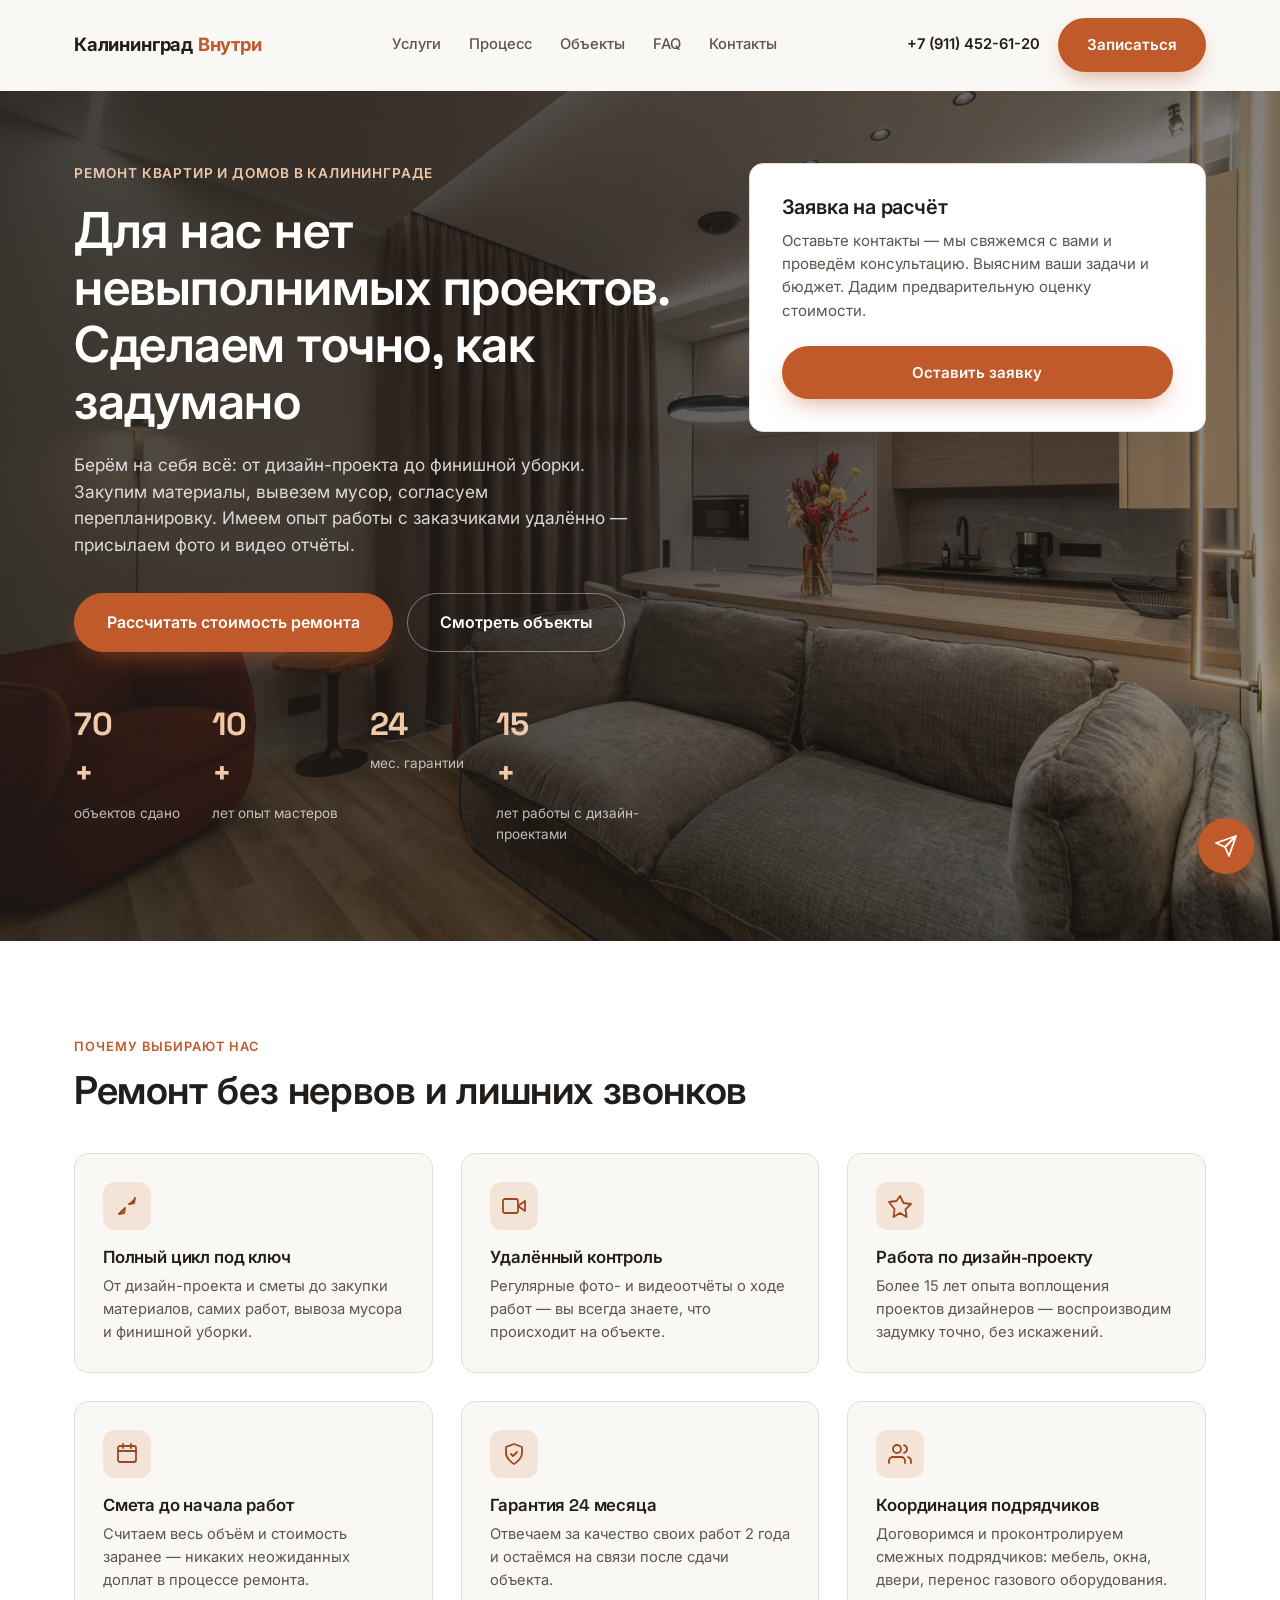
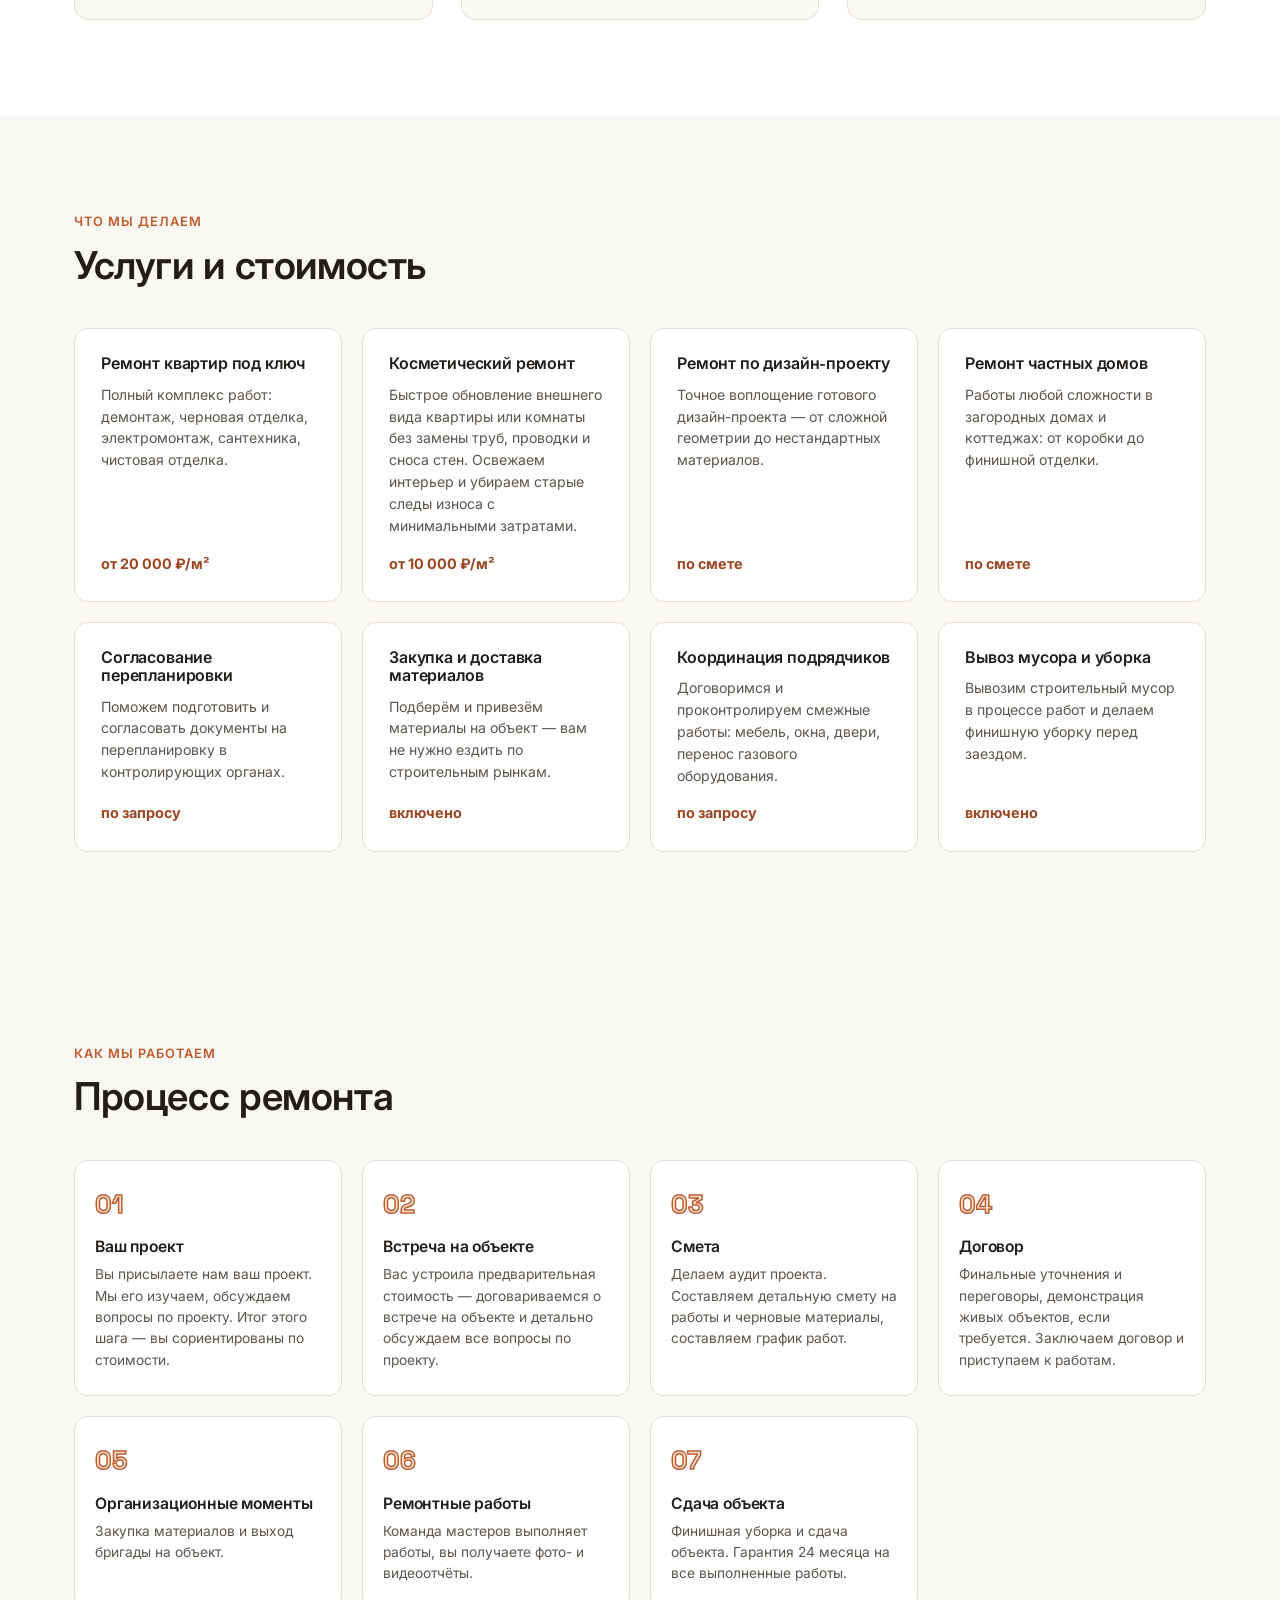
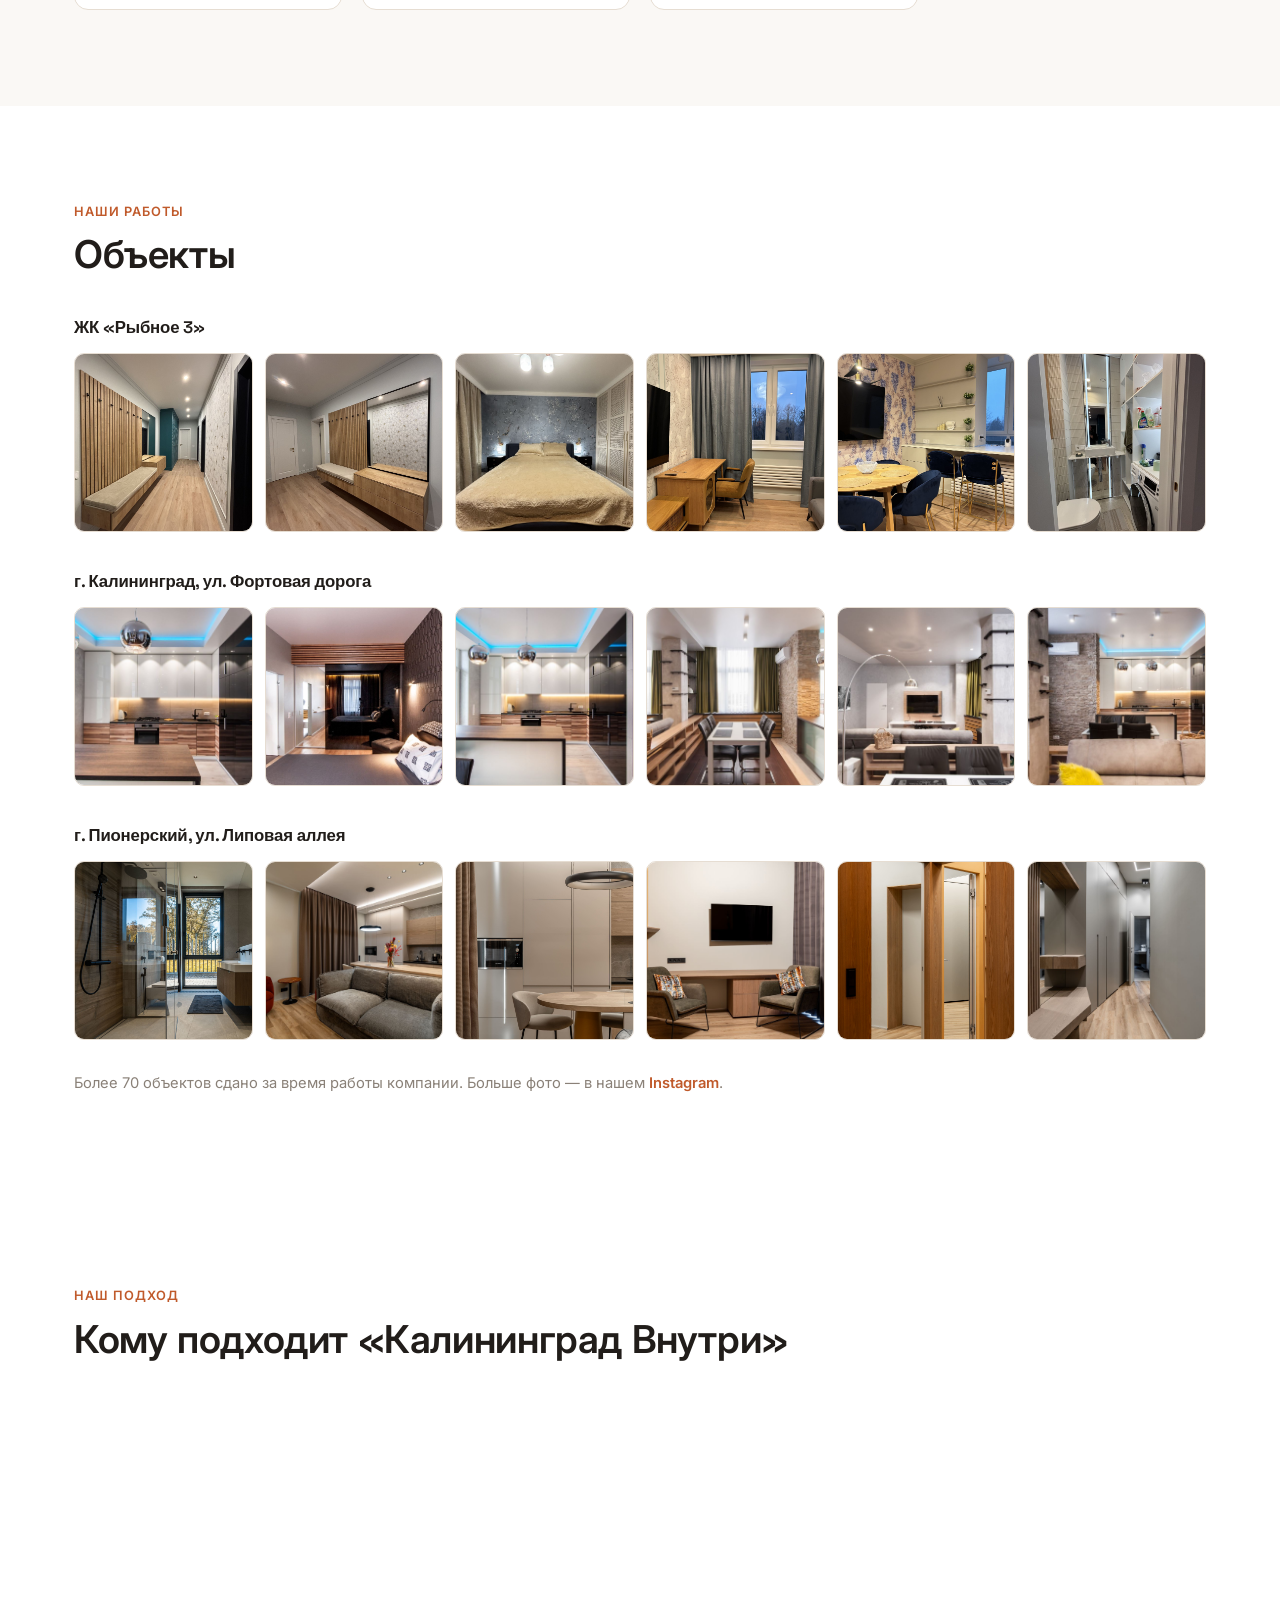
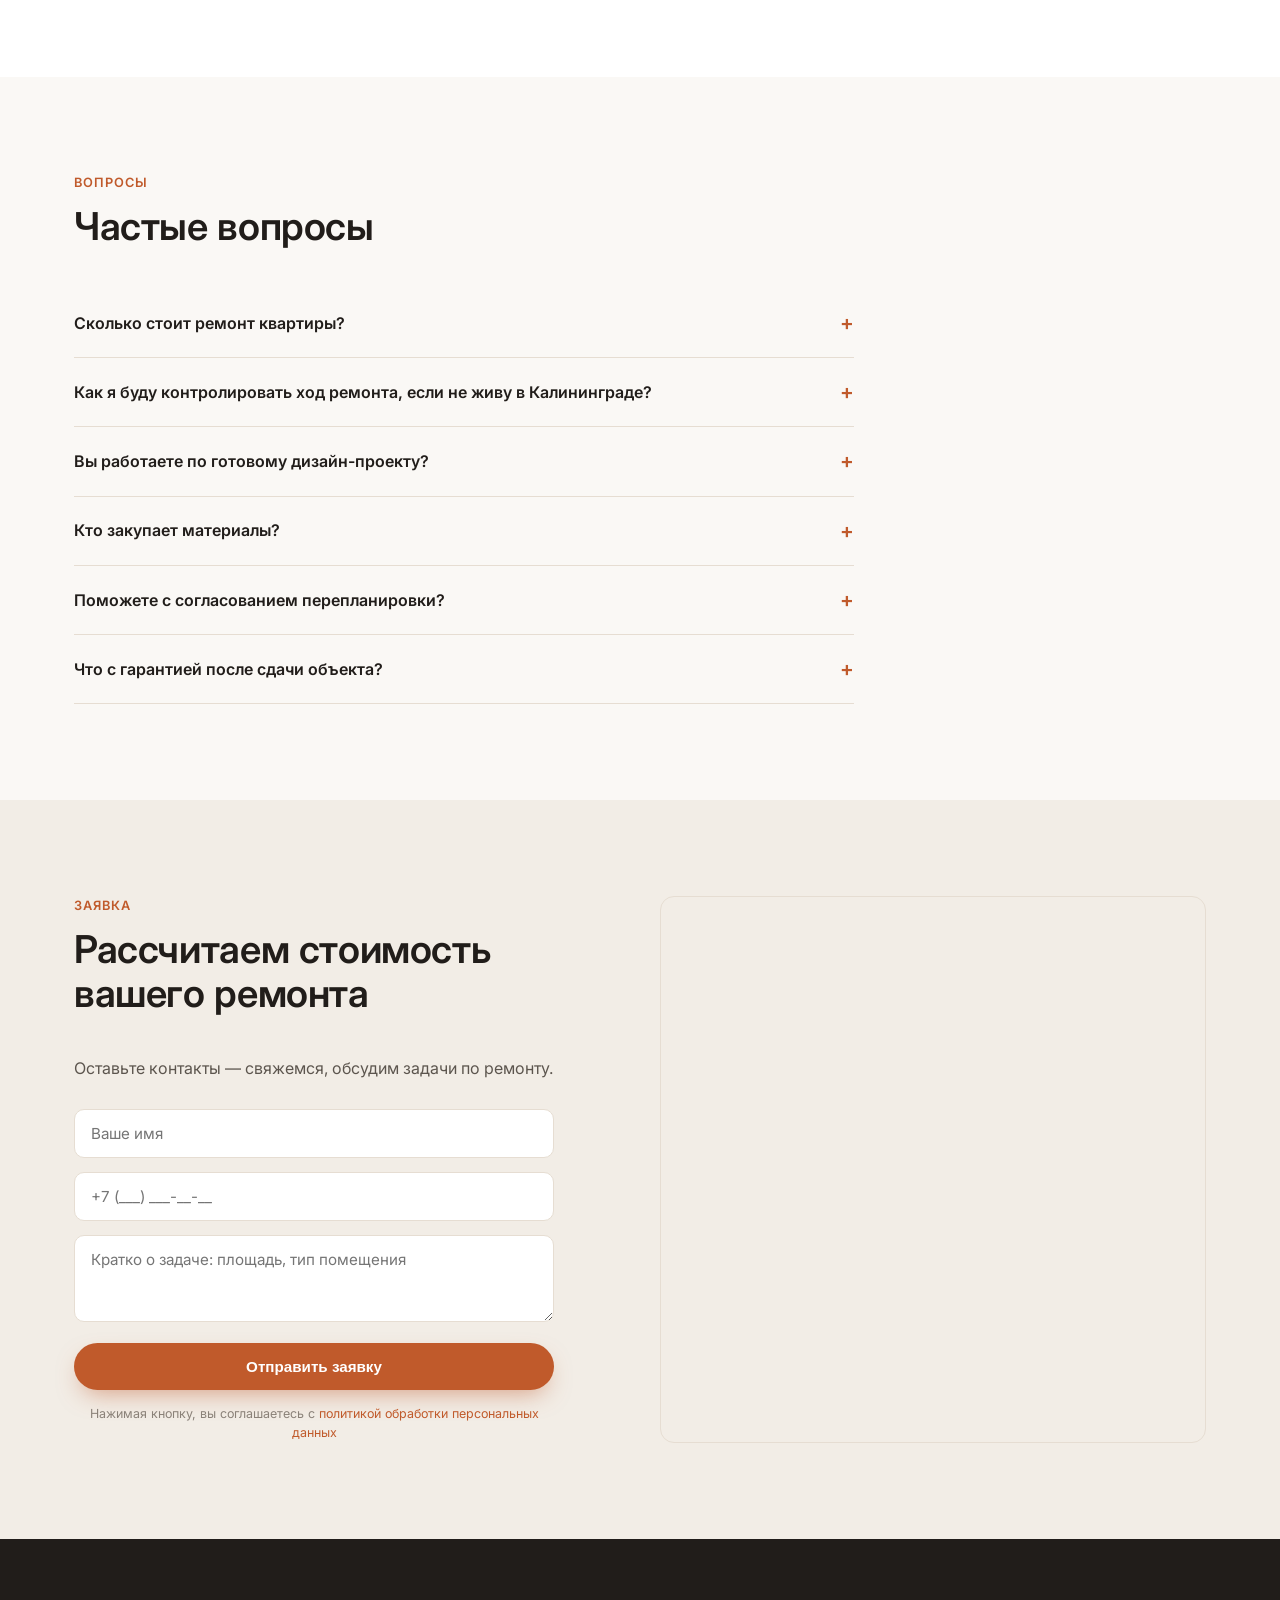
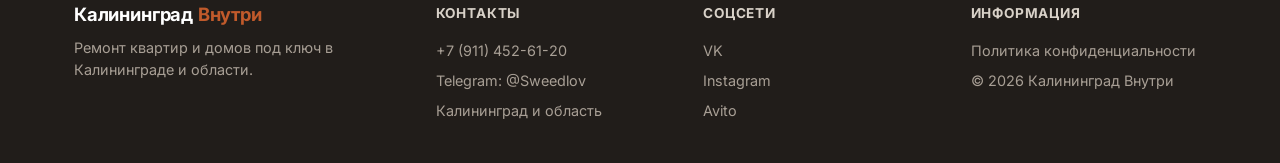
==== commit 98d51d13: "Правки клиента: слоган, услуги+цены, процесс, галерея объектов, контакты" ====
--- a/index.html
+++ b/index.html
@@ -17,14 +17,13 @@
     <a href="#top" class="logo">Калининград <span>Внутри</span></a>
     <nav class="nav" id="nav">
       <a href="#services">Услуги</a>
-      <a href="#price">Цены</a>
       <a href="#process">Процесс</a>
       <a href="#objects">Объекты</a>
       <a href="#faq">FAQ</a>
       <a href="#contacts">Контакты</a>
     </nav>
     <div class="header__actions">
-      <a href="tel:+70000000000" class="header__phone">+7 (900) 123-45-67</a>
+      <a href="tel:+79114526120" class="header__phone">+7 (911) 452-61-20</a>
       <a href="#form" class="btn btn--primary header__cta">Записаться</a>
       <button class="burger" id="burger" aria-label="Меню"><span></span><span></span><span></span></button>
     </div>
@@ -34,12 +33,12 @@
 <main id="top">
 
   <!-- HERO -->
-  <section class="hero">
+  <section class="hero hero--photo">
     <div class="container hero__inner">
       <div class="hero__content">
         <p class="eyebrow">Ремонт квартир и домов в Калининграде</p>
-        <h1>Мы заморачиваемся там, где другие строители отказываются</h1>
-        <p class="hero__lead">Берём на себя всё: от дизайн-проекта до финишной уборки. Закупим материалы, вывезем мусор, согласуем перепланировку. Вы контролируете ремонт удалённо — по фото- и видеоотчётам.</p>
+        <h1>Для нас нет невыполнимых проектов. Сделаем точно, как задумано</h1>
+        <p class="hero__lead">Берём на себя всё: от дизайн-проекта до финишной уборки. Закупим материалы, вывезем мусор, согласуем перепланировку. Имеем опыт работы с заказчиками удалённо — присылаем фото и видео отчёты.</p>
         <div class="hero__cta-row">
           <a href="#form" class="btn btn--primary btn--lg">Рассчитать стоимость ремонта</a>
           <a href="#objects" class="btn btn--ghost btn--lg">Смотреть объекты</a>
@@ -53,12 +52,7 @@
       </div>
       <div class="hero__card">
         <h3>Заявка на расчёт</h3>
-        <p>Оставьте контакты — пришлём смету по вашей планировке в течение дня</p>
-        <ul class="hero__card-list">
-          <li>Бесплатный выезд замерщика</li>
-          <li>Смета за 1–2 дня</li>
-          <li>Без предоплаты за расчёт</li>
-        </ul>
+        <p>Оставьте контакты — мы свяжемся с вами и проведём консультацию. Выясним ваши задачи и бюджет. Дадим предварительную оценку стоимости.</p>
         <a href="#form" class="btn btn--primary btn--full">Оставить заявку</a>
       </div>
     </div>
@@ -108,12 +102,17 @@
   <section class="section services" id="services">
     <div class="container">
       <p class="section__eyebrow">Что мы делаем</p>
-      <h2 class="section__title">Услуги</h2>
+      <h2 class="section__title">Услуги и стоимость</h2>
       <div class="services-grid">
         <div class="service">
           <h3>Ремонт квартир под ключ</h3>
-          <p>Полный комплекс работ: демонтаж, черновая отделка, инженерные системы, чистовая отделка.</p>
-          <span class="service__price">от 30 000 ₽/м²</span>
+          <p>Полный комплекс работ: демонтаж, черновая отделка, электромонтаж, сантехника, чистовая отделка.</p>
+          <span class="service__price">от 20 000 ₽/м²</span>
+        </div>
+        <div class="service">
+          <h3>Косметический ремонт</h3>
+          <p>Быстрое обновление внешнего вида квартиры или комнаты без замены труб, проводки и сноса стен. Освежаем интерьер и убираем старые следы износа с минимальными затратами.</p>
+          <span class="service__price">от 10 000 ₽/м²</span>
         </div>
         <div class="service">
           <h3>Ремонт по дизайн-проекту</h3>
@@ -141,11 +140,6 @@
           <span class="service__price">по запросу</span>
         </div>
         <div class="service">
-          <h3>Составление сметы</h3>
-          <p>Подробная смета работ и материалов по вашей квартире или дому до начала ремонта.</p>
-          <span class="service__price">бесплатно</span>
-        </div>
-        <div class="service">
           <h3>Вывоз мусора и уборка</h3>
           <p>Вывозим строительный мусор в процессе работ и делаем финишную уборку перед заездом.</p>
           <span class="service__price">включено</span>
@@ -154,29 +148,6 @@
     </div>
   </section>
 
-  <!-- ПРАЙС -->
-  <section class="section price" id="price">
-    <div class="container">
-      <p class="section__eyebrow">Стоимость</p>
-      <h2 class="section__title">Ориентировочные цены</h2>
-      <p class="price__note">Точная стоимость зависит от состояния квартиры, выбранных материалов и объёма работ — рассчитываем индивидуально по замеру.</p>
-      <div class="price-table">
-        <div class="price-row price-row--head">
-          <span>Вид работ</span>
-          <span>Стоимость</span>
-        </div>
-        <div class="price-row"><span>Косметический ремонт</span><span>от 18 000 ₽/м²</span></div>
-        <div class="price-row"><span>Ремонт под ключ (стандарт)</span><span>от 30 000 ₽/м²</span></div>
-        <div class="price-row"><span>Ремонт по дизайн-проекту</span><span>от 40 000 ₽/м²</span></div>
-        <div class="price-row"><span>Демонтажные работы</span><span>по смете</span></div>
-        <div class="price-row"><span>Электромонтаж под ключ</span><span>по смете</span></div>
-        <div class="price-row"><span>Сантехнические работы</span><span>по смете</span></div>
-        <div class="price-row"><span>Черновая отделка (стяжка, штукатурка)</span><span>по смете</span></div>
-        <div class="price-row"><span>Составление сметы и выезд замерщика</span><span>бесплатно</span></div>
-      </div>
-    </div>
-  </section>
-
   <!-- ПРОЦЕСС -->
   <section class="section process" id="process">
     <div class="container">
@@ -185,37 +156,93 @@
       <div class="steps">
         <div class="step">
           <span class="step__num">01</span>
-          <h3>Заявка и выезд замерщика</h3>
-          <p>Обсуждаем задачу, выезжаем на объект и делаем замеры.</p>
+          <h3>Ваш проект</h3>
+          <p>Вы присылаете нам ваш проект. Мы его изучаем, обсуждаем вопросы по проекту. Итог этого шага — вы сориентированы по стоимости.</p>
         </div>
         <div class="step">
           <span class="step__num">02</span>
-          <h3>Смета и дизайн-проект</h3>
-          <p>Составляем подробную смету и, если нужно, дизайн-проект помещения.</p>
+          <h3>Встреча на объекте</h3>
+          <p>Вас устроила предварительная стоимость — договариваемся о встрече на объекте и детально обсуждаем все вопросы по проекту.</p>
         </div>
         <div class="step">
           <span class="step__num">03</span>
-          <h3>Закупка материалов</h3>
-          <p>Закупаем и привозим материалы на объект по согласованному списку.</p>
+          <h3>Смета</h3>
+          <p>Делаем аудит проекта. Составляем детальную смету на работы и черновые материалы, составляем график работ.</p>
         </div>
         <div class="step">
           <span class="step__num">04</span>
+          <h3>Договор</h3>
+          <p>Финальные уточнения и переговоры, демонстрация живых объектов, если требуется. Заключаем договор и приступаем к работам.</p>
+        </div>
+        <div class="step">
+          <span class="step__num">05</span>
+          <h3>Организационные моменты</h3>
+          <p>Закупка материалов и выход бригады на объект.</p>
+        </div>
+        <div class="step">
+          <span class="step__num">06</span>
           <h3>Ремонтные работы</h3>
           <p>Команда мастеров выполняет работы, вы получаете фото- и видеоотчёты.</p>
         </div>
         <div class="step">
-          <span class="step__num">05</span>
-          <h3>Сдача и уборка</h3>
-          <p>Финишная уборка, приёмка объекта, гарантия 24 месяца на все работы.</p>
-        </div>
-      </div>
-    </div>
-  </section>
-
-  <!-- ОБЪЕКТЫ -->
-  <section class="section objects" id="objects">
+          <span class="step__num">07</span>
+          <h3>Сдача объекта</h3>
+          <p>Финишная уборка и сдача объекта. Гарантия 24 месяца на все выполненные работы.</p>
+        </div>
+      </div>
+    </div>
+  </section>
+
+  <!-- ГАЛЕРЕЯ ОБЪЕКТОВ -->
+  <section class="section gallery" id="objects">
     <div class="container">
       <p class="section__eyebrow">Наши работы</p>
+      <h2 class="section__title">Объекты</h2>
+
+      <div class="gallery-group">
+        <h3 class="gallery-group__title">ЖК «Рыбное 3»</h3>
+        <div class="gallery-grid">
+          <a class="gallery-item" href="assets/objects/rybnoe-1.jpg" target="_blank" rel="noopener"><img src="assets/objects/rybnoe-1.jpg" alt="Ремонт квартиры, ЖК Рыбное 3" loading="lazy"></a>
+          <a class="gallery-item" href="assets/objects/rybnoe-2.jpg" target="_blank" rel="noopener"><img src="assets/objects/rybnoe-2.jpg" alt="Ремонт квартиры, ЖК Рыбное 3" loading="lazy"></a>
+          <a class="gallery-item" href="assets/objects/rybnoe-3.jpg" target="_blank" rel="noopener"><img src="assets/objects/rybnoe-3.jpg" alt="Ремонт квартиры, ЖК Рыбное 3" loading="lazy"></a>
+          <a class="gallery-item" href="assets/objects/rybnoe-4.jpg" target="_blank" rel="noopener"><img src="assets/objects/rybnoe-4.jpg" alt="Ремонт квартиры, ЖК Рыбное 3" loading="lazy"></a>
+          <a class="gallery-item" href="assets/objects/rybnoe-5.jpg" target="_blank" rel="noopener"><img src="assets/objects/rybnoe-5.jpg" alt="Ремонт квартиры, ЖК Рыбное 3" loading="lazy"></a>
+          <a class="gallery-item" href="assets/objects/rybnoe-6.jpg" target="_blank" rel="noopener"><img src="assets/objects/rybnoe-6.jpg" alt="Ремонт квартиры, ЖК Рыбное 3" loading="lazy"></a>
+        </div>
+      </div>
+
+      <div class="gallery-group">
+        <h3 class="gallery-group__title">г. Калининград, ул. Фортовая дорога</h3>
+        <div class="gallery-grid">
+          <a class="gallery-item" href="assets/objects/fortovaya-1.jpg" target="_blank" rel="noopener"><img src="assets/objects/fortovaya-1.jpg" alt="Ремонт квартиры, ул. Фортовая дорога" loading="lazy"></a>
+          <a class="gallery-item" href="assets/objects/fortovaya-2.jpg" target="_blank" rel="noopener"><img src="assets/objects/fortovaya-2.jpg" alt="Ремонт квартиры, ул. Фортовая дорога" loading="lazy"></a>
+          <a class="gallery-item" href="assets/objects/fortovaya-3.jpg" target="_blank" rel="noopener"><img src="assets/objects/fortovaya-3.jpg" alt="Ремонт квартиры, ул. Фортовая дорога" loading="lazy"></a>
+          <a class="gallery-item" href="assets/objects/fortovaya-4.jpg" target="_blank" rel="noopener"><img src="assets/objects/fortovaya-4.jpg" alt="Ремонт квартиры, ул. Фортовая дорога" loading="lazy"></a>
+          <a class="gallery-item" href="assets/objects/fortovaya-5.jpg" target="_blank" rel="noopener"><img src="assets/objects/fortovaya-5.jpg" alt="Ремонт квартиры, ул. Фортовая дорога" loading="lazy"></a>
+          <a class="gallery-item" href="assets/objects/fortovaya-6.jpg" target="_blank" rel="noopener"><img src="assets/objects/fortovaya-6.jpg" alt="Ремонт квартиры, ул. Фортовая дорога" loading="lazy"></a>
+        </div>
+      </div>
+
+      <div class="gallery-group">
+        <h3 class="gallery-group__title">г. Пионерский, ул. Липовая аллея</h3>
+        <div class="gallery-grid">
+          <a class="gallery-item" href="assets/objects/lipovaya-1.jpg" target="_blank" rel="noopener"><img src="assets/objects/lipovaya-1.jpg" alt="Ремонт дома, ул. Липовая аллея" loading="lazy"></a>
+          <a class="gallery-item" href="assets/objects/lipovaya-2.jpg" target="_blank" rel="noopener"><img src="assets/objects/lipovaya-2.jpg" alt="Ремонт дома, ул. Липовая аллея" loading="lazy"></a>
+          <a class="gallery-item" href="assets/objects/lipovaya-3.jpg" target="_blank" rel="noopener"><img src="assets/objects/lipovaya-3.jpg" alt="Ремонт дома, ул. Липовая аллея" loading="lazy"></a>
+          <a class="gallery-item" href="assets/objects/lipovaya-4.jpg" target="_blank" rel="noopener"><img src="assets/objects/lipovaya-4.jpg" alt="Ремонт дома, ул. Липовая аллея" loading="lazy"></a>
+          <a class="gallery-item" href="assets/objects/lipovaya-5.jpg" target="_blank" rel="noopener"><img src="assets/objects/lipovaya-5.jpg" alt="Ремонт дома, ул. Липовая аллея" loading="lazy"></a>
+          <a class="gallery-item" href="assets/objects/lipovaya-6.jpg" target="_blank" rel="noopener"><img src="assets/objects/lipovaya-6.jpg" alt="Ремонт дома, ул. Липовая аллея" loading="lazy"></a>
+        </div>
+      </div>
+
+      <p class="gallery__footnote">Более 70 объектов сдано за время работы компании. Больше фото — в нашем <a href="https://www.instagram.com/kld.vnutri" target="_blank" rel="noopener">Instagram</a>.</p>
+    </div>
+  </section>
+
+  <!-- КОМУ ПОДХОДИТ -->
+  <section class="section objects" id="who-fits">
+    <div class="container">
+      <p class="section__eyebrow">Наш подход</p>
       <h2 class="section__title">Кому подходит «Калининград Внутри»</h2>
       <div class="objects-grid">
         <div class="object">
@@ -231,7 +258,6 @@
           <p>Поможем в согласовании перепланировки и скоординируем смежных подрядчиков: окна, двери, газовое оборудование.</p>
         </div>
       </div>
-      <p class="objects__footnote">Более 70 объектов сдано за время работы компании. Портфолио и фото объектов — в нашем <a href="https://www.instagram.com/kld.vnutri" target="_blank" rel="noopener">Instagram</a>.</p>
     </div>
   </section>
 
@@ -243,7 +269,7 @@
       <div class="faq__list">
         <details class="faq__item">
           <summary>Сколько стоит ремонт квартиры?</summary>
-          <p>Средняя стоимость ремонта под ключ — от 30 000 ₽ за м², но итоговая цена зависит от состояния квартиры, выбранных материалов и сложности проекта. Точную смету составим после выезда замерщика — бесплатно.</p>
+          <p>Средняя стоимость ремонта под ключ — от 20 000 ₽ за м², но итоговая цена зависит от состояния квартиры, выбранных материалов и сложности проекта. Точную стоимость и смету дадим после консультации и встречи на объекте.</p>
         </details>
         <details class="faq__item">
           <summary>Как я буду контролировать ход ремонта, если не живу в Калининграде?</summary>
@@ -275,7 +301,7 @@
       <div class="form-block">
         <p class="section__eyebrow">Заявка</p>
         <h2 class="section__title">Рассчитаем стоимость вашего ремонта</h2>
-        <p class="form-block__lead">Оставьте контакты — свяжемся, обсудим задачу и договоримся о выезде замерщика.</p>
+        <p class="form-block__lead">Оставьте контакты — свяжемся, обсудим задачи по ремонту.</p>
         <form id="leadForm" class="form">
           <input type="text" name="_gotcha" style="display:none" tabindex="-1" autocomplete="off">
           <div class="form__row">
@@ -308,8 +334,8 @@
     </div>
     <div class="footer__col">
       <h4>Контакты</h4>
-      <p><a href="tel:+70000000000">+7 (900) 123-45-67</a></p>
-      <p><a href="https://t.me/SvidlovaOlga" target="_blank" rel="noopener">Telegram: @SvidlovaOlga</a></p>
+      <p><a href="tel:+79114526120">+7 (911) 452-61-20</a></p>
+      <p><a href="https://t.me/Sweedlov" target="_blank" rel="noopener">Telegram: @Sweedlov</a></p>
       <p>Калининград и область</p>
     </div>
     <div class="footer__col">
@@ -326,7 +352,7 @@
   </div>
 </footer>
 
-<a href="https://t.me/SvidlovaOlga" target="_blank" rel="noopener" class="fab" aria-label="Написать в Telegram">
+<a href="https://t.me/Sweedlov" target="_blank" rel="noopener" class="fab" aria-label="Написать в Telegram">
   <svg viewBox="0 0 24 24" fill="none"><path d="M22 2L11 13M22 2l-7 20-4-9-9-4 20-7z" stroke="currentColor" stroke-width="1.8" stroke-linecap="round" stroke-linejoin="round"/></svg>
 </a>
 
--- a/styles.css
+++ b/styles.css
@@ -158,6 +158,20 @@
     radial-gradient(1200px 500px at 85% -10%, var(--accent-soft), transparent 60%),
     var(--bg);
 }
+.hero--photo {
+  background:
+    linear-gradient(120deg, rgba(33, 29, 26, 0.86) 0%, rgba(33, 29, 26, 0.72) 45%, rgba(33, 29, 26, 0.4) 100%),
+    url('assets/hero-bg.jpg') center / cover no-repeat;
+}
+.hero--photo .eyebrow { color: #f0c9a8; }
+.hero--photo h1,
+.hero--photo .hero__lead { color: #fff; }
+.hero--photo .hero__lead { color: rgba(255,255,255,0.82); }
+.hero--photo .stat__num,
+.hero--photo .stat__plus { color: #f0c9a8; }
+.hero--photo .stat p { color: rgba(255,255,255,0.7); }
+.hero--photo .btn--ghost { border-color: rgba(255,255,255,0.4); color: #fff; }
+.hero--photo .btn--ghost:hover { border-color: #fff; color: #fff; background: rgba(255,255,255,0.08); }
 .hero__inner {
   display: grid;
   grid-template-columns: 1.15fr 0.85fr;
@@ -206,22 +220,7 @@
   box-shadow: var(--shadow);
 }
 .hero__card h3 { font-size: 1.25rem; margin-bottom: 10px; }
-.hero__card p { color: var(--ink-soft); font-size: 0.94rem; margin-bottom: 20px; }
-.hero__card-list { list-style: none; margin-bottom: 24px; }
-.hero__card-list li {
-  font-size: 0.92rem;
-  padding: 10px 0;
-  border-top: 1px solid var(--border);
-  position: relative;
-  padding-left: 24px;
-}
-.hero__card-list li::before {
-  content: "✓";
-  position: absolute;
-  left: 0;
-  color: var(--accent);
-  font-weight: 700;
-}
+.hero__card p { color: var(--ink-soft); font-size: 0.94rem; margin-bottom: 24px; }
 
 /* ADVANTAGES */
 .adv-section { background: var(--surface); }
@@ -274,37 +273,10 @@
   margin-top: 6px;
 }
 
-/* PRICE */
-.price { background: var(--surface); }
-.price__note { color: var(--ink-soft); max-width: 620px; margin-top: -20px; margin-bottom: 32px; font-size: 0.95rem; }
-.price-table {
-  border: 1px solid var(--border);
-  border-radius: var(--radius);
-  overflow: hidden;
-}
-.price-row {
-  display: flex;
-  justify-content: space-between;
-  padding: 16px 24px;
-  border-bottom: 1px solid var(--border);
-  font-size: 0.95rem;
-}
-.price-row:last-child { border-bottom: none; }
-.price-row--head {
-  background: var(--bg-alt);
-  font-weight: 700;
-  color: var(--ink-faint);
-  font-size: 0.8rem;
-  text-transform: uppercase;
-  letter-spacing: 0.04em;
-}
-.price-row span:last-child { font-weight: 600; color: var(--accent-dark); }
-.price-row--head span:last-child { color: var(--ink-faint); }
-
 /* PROCESS */
 .steps {
   display: grid;
-  grid-template-columns: repeat(5, 1fr);
+  grid-template-columns: repeat(4, 1fr);
   gap: 20px;
 }
 .step {
@@ -340,8 +312,39 @@
 }
 .object h3 { font-size: 1.05rem; margin-bottom: 10px; }
 .object p { font-size: 0.92rem; color: var(--ink-soft); }
-.objects__footnote { margin-top: 28px; color: var(--ink-faint); font-size: 0.92rem; }
-.objects__footnote a { color: var(--accent); font-weight: 600; }
+
+/* GALLERY */
+.gallery { background: var(--surface); }
+.gallery-group { margin-bottom: 40px; }
+.gallery-group:last-of-type { margin-bottom: 32px; }
+.gallery-group__title {
+  font-family: 'Space Grotesk', sans-serif;
+  font-size: 1.05rem;
+  font-weight: 600;
+  margin-bottom: 16px;
+  color: var(--ink);
+}
+.gallery-grid {
+  display: grid;
+  grid-template-columns: repeat(6, 1fr);
+  gap: 12px;
+}
+.gallery-item {
+  display: block;
+  aspect-ratio: 1 / 1;
+  border-radius: 10px;
+  overflow: hidden;
+  border: 1px solid var(--border);
+}
+.gallery-item img {
+  width: 100%;
+  height: 100%;
+  object-fit: cover;
+  transition: transform 0.3s ease;
+}
+.gallery-item:hover img { transform: scale(1.06); }
+.gallery__footnote { color: var(--ink-faint); font-size: 0.92rem; }
+.gallery__footnote a { color: var(--accent); font-weight: 600; }
 
 /* FAQ */
 .faq__list { max-width: 780px; }
@@ -472,6 +475,7 @@
   .services-grid { grid-template-columns: repeat(2, 1fr); }
   .steps { grid-template-columns: repeat(2, 1fr); }
   .objects-grid { grid-template-columns: 1fr; }
+  .gallery-grid { grid-template-columns: repeat(3, 1fr); }
   .form-section__inner { grid-template-columns: 1fr; }
   .map-block { min-height: 300px; }
   .footer__inner { grid-template-columns: repeat(2, 1fr); }
@@ -481,7 +485,7 @@
   .header__cta { display: none; }
   .section { padding: 64px 0; }
   .adv-grid, .services-grid, .steps { grid-template-columns: 1fr; }
-  .price-row { padding: 14px 16px; font-size: 0.88rem; }
+  .gallery-grid { grid-template-columns: repeat(2, 1fr); }
   .footer__inner { grid-template-columns: 1fr; }
 }
 
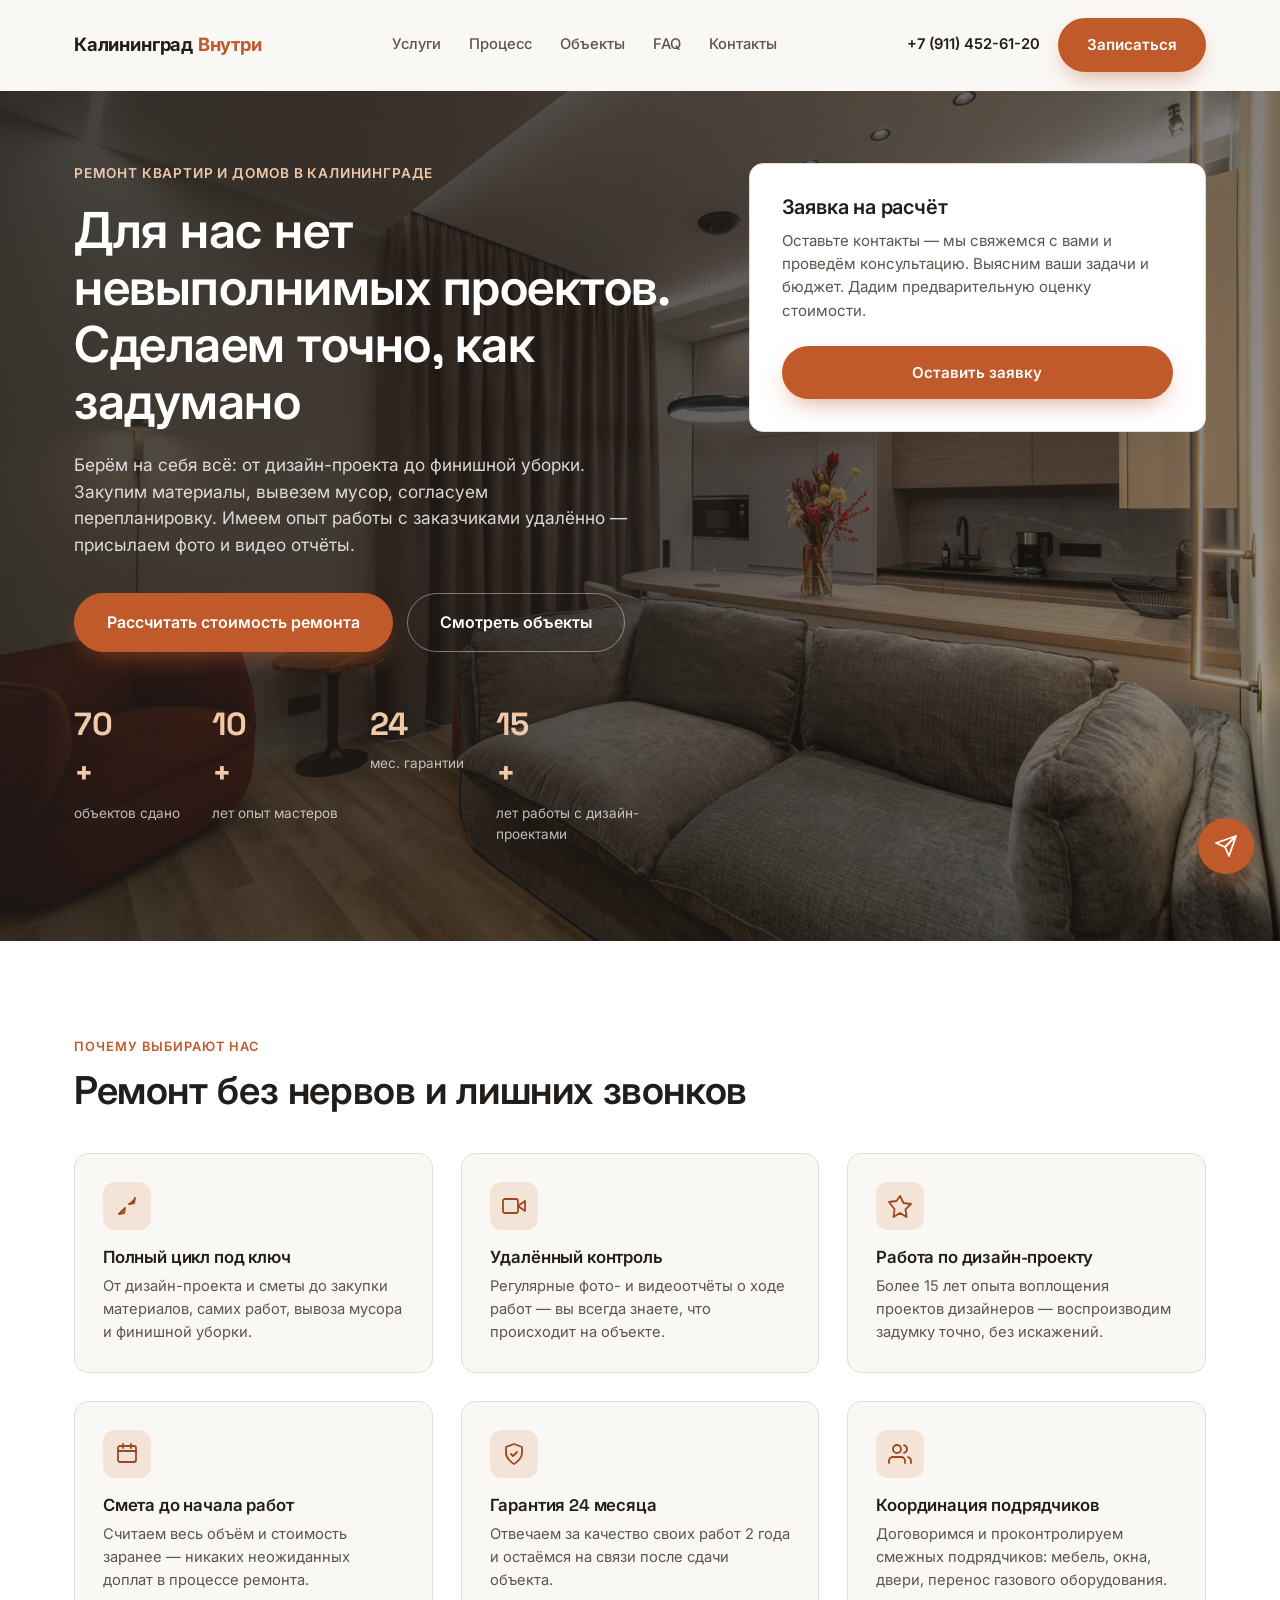
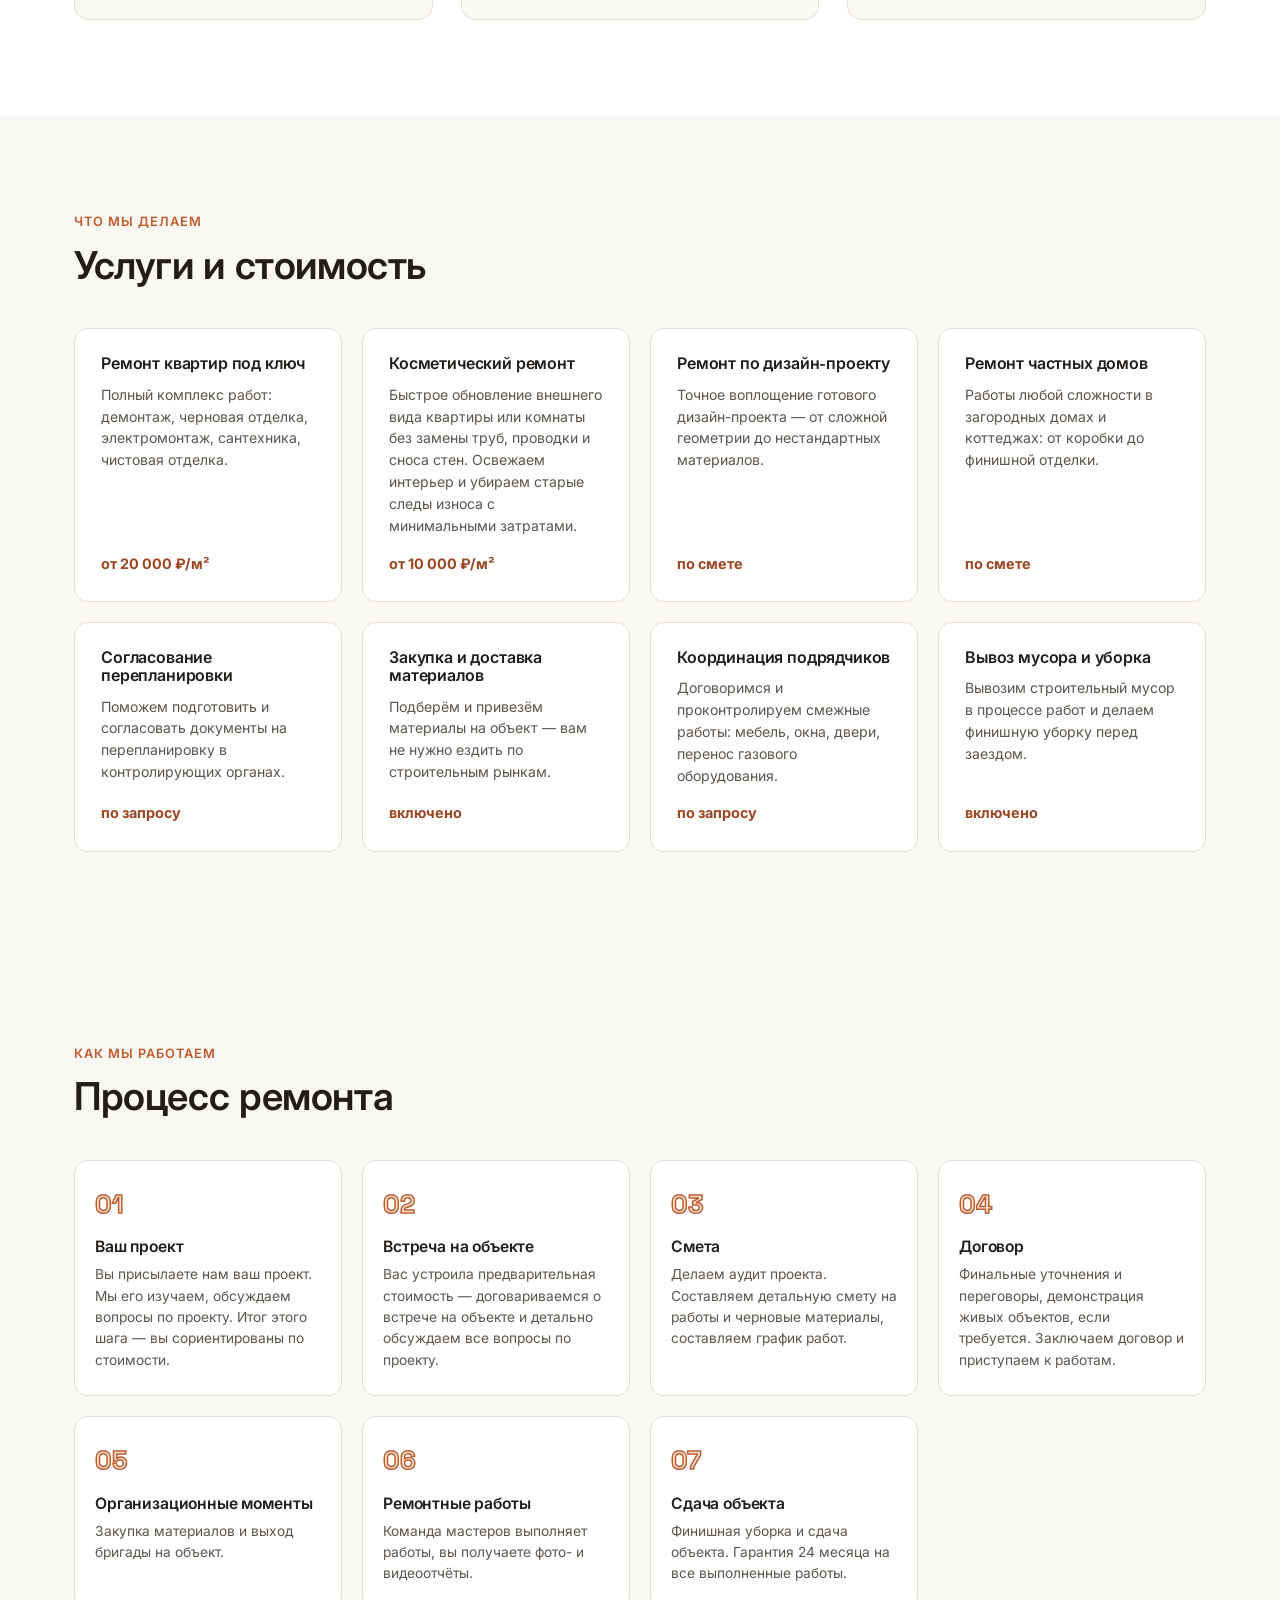
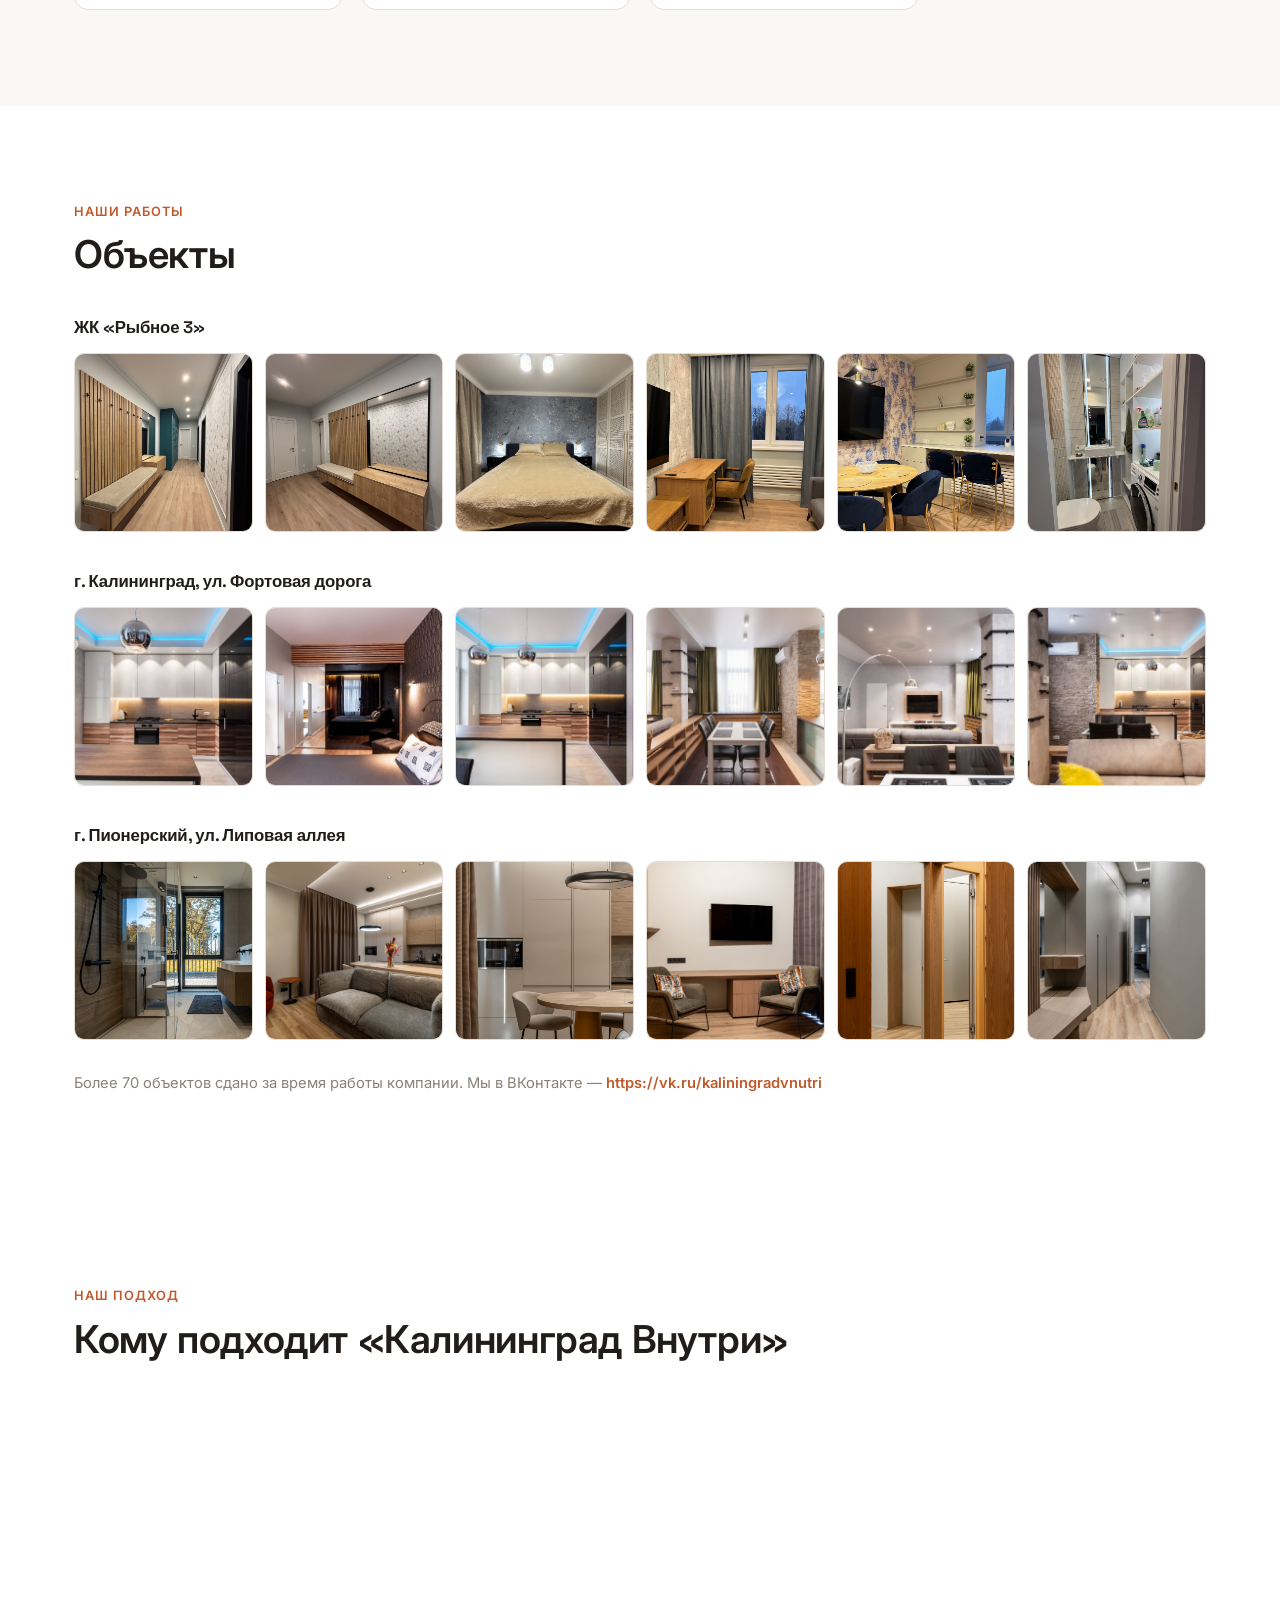
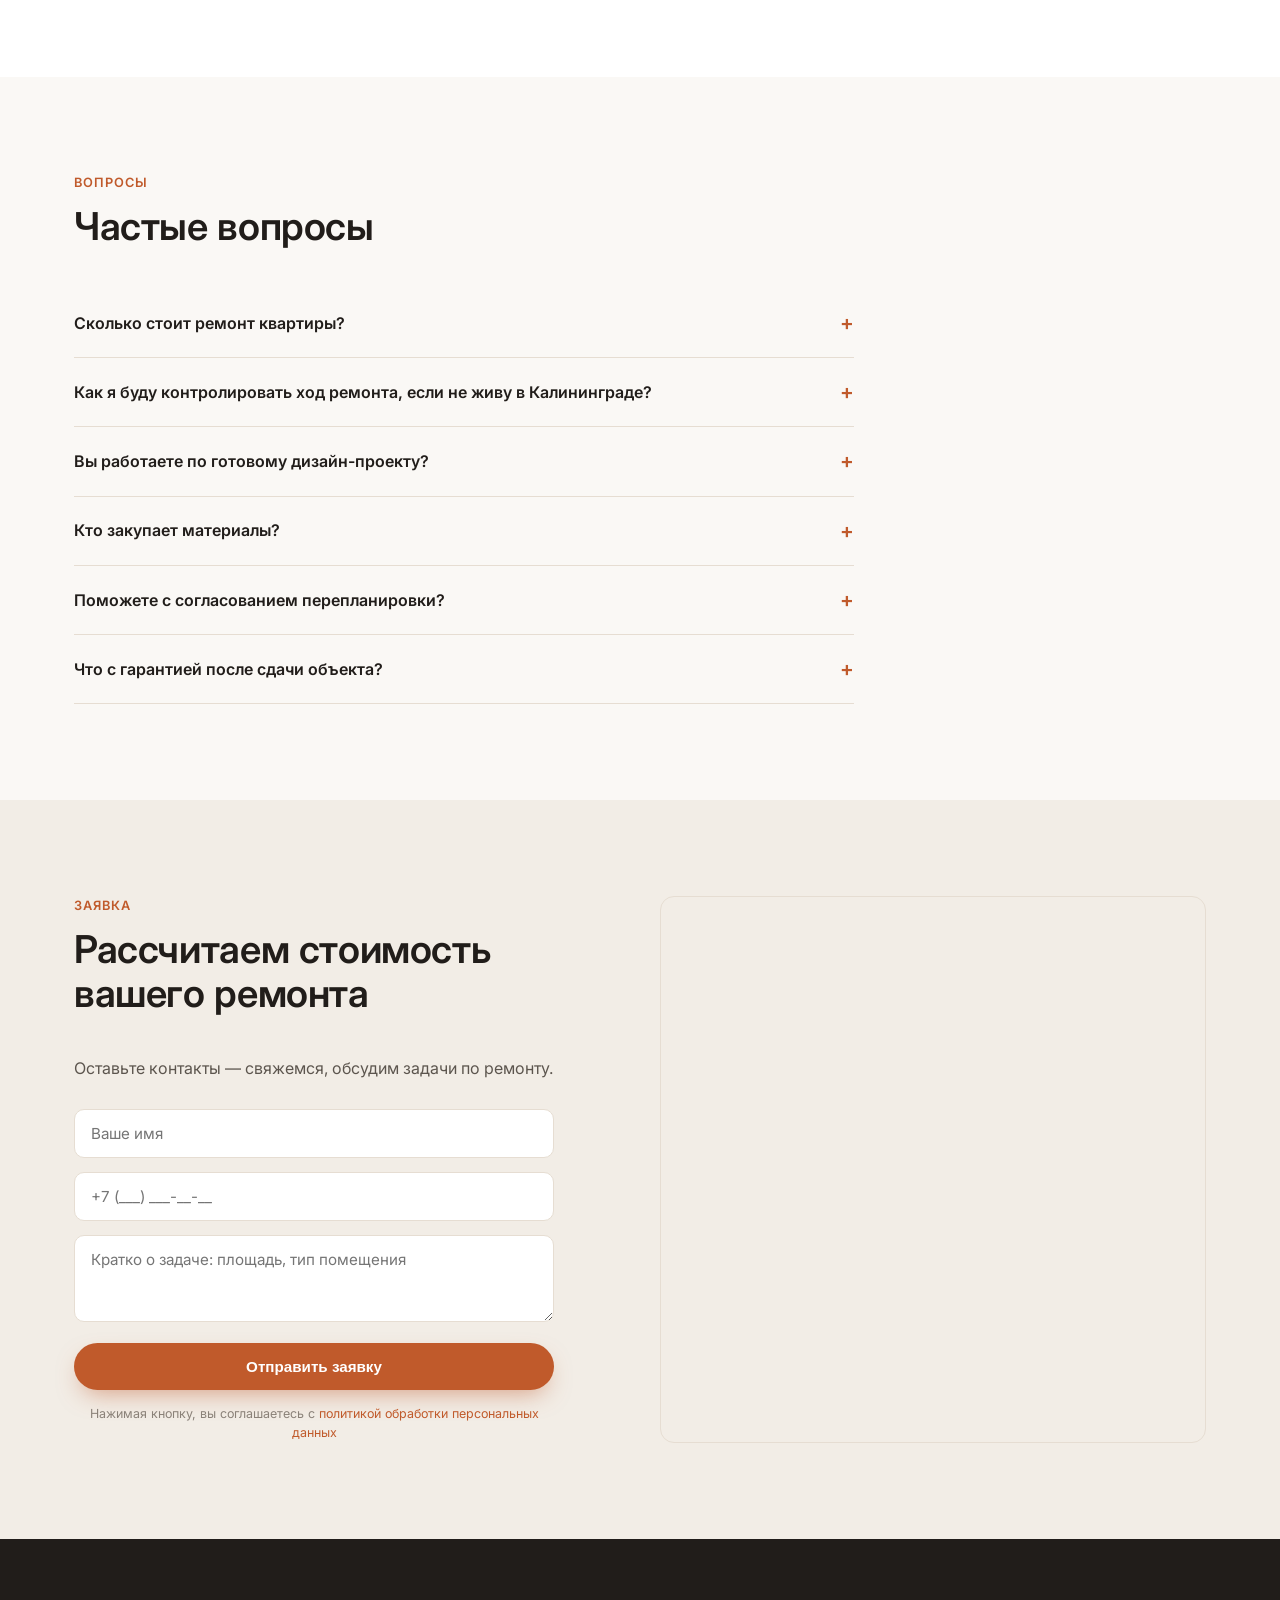
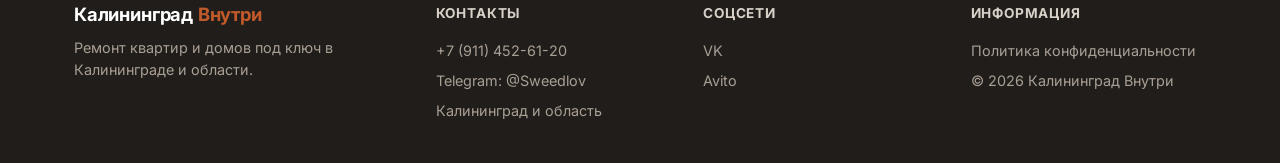
==== commit 77d8baa9: "Правки клиента: ссылка ВК вместо Instagram в галерее и футере" ====
--- a/index.html
+++ b/index.html
@@ -235,7 +235,7 @@
         </div>
       </div>
 
-      <p class="gallery__footnote">Более 70 объектов сдано за время работы компании. Больше фото — в нашем <a href="https://www.instagram.com/kld.vnutri" target="_blank" rel="noopener">Instagram</a>.</p>
+      <p class="gallery__footnote">Более 70 объектов сдано за время работы компании. Мы в ВКонтакте — <a href="https://vk.ru/kaliningradvnutri" target="_blank" rel="noopener">https://vk.ru/kaliningradvnutri</a></p>
     </div>
   </section>
 
@@ -315,6 +315,7 @@
           </div>
           <button type="submit" class="btn btn--primary btn--full">Отправить заявку</button>
           <p class="form__disclaimer">Нажимая кнопку, вы соглашаетесь с <a href="privacy.html">политикой обработки персональных данных</a></p>
+          <p class="form__fallback" id="formFallback" hidden>Не удалось отправить форму — напишите нам напрямую: <a href="tel:+79114526120">+7 (911) 452-61-20</a> или <a href="https://t.me/Sweedlov" target="_blank" rel="noopener">Telegram @Sweedlov</a></p>
         </form>
       </div>
       <div class="map-block">
@@ -341,7 +342,6 @@
     <div class="footer__col">
       <h4>Соцсети</h4>
       <p><a href="https://vk.ru/club236928633" target="_blank" rel="noopener">VK</a></p>
-      <p><a href="https://www.instagram.com/kld.vnutri" target="_blank" rel="noopener">Instagram</a></p>
       <p><a href="https://www.avito.ru/brands/48d599f1e9c86aff8d2244ea72f0c555" target="_blank" rel="noopener">Avito</a></p>
     </div>
     <div class="footer__col">
--- a/styles.css
+++ b/styles.css
@@ -398,6 +398,15 @@
 }
 .form__disclaimer { font-size: 0.78rem; color: var(--ink-faint); text-align: center; }
 .form__disclaimer a { color: var(--accent); }
+.form__fallback {
+  font-size: 0.9rem;
+  text-align: center;
+  padding: 12px 16px;
+  border-radius: 10px;
+  background: var(--accent-soft);
+  color: var(--ink);
+}
+.form__fallback a { color: var(--accent-dark); font-weight: 600; }
 .map-block {
   border-radius: var(--radius);
   overflow: hidden;
